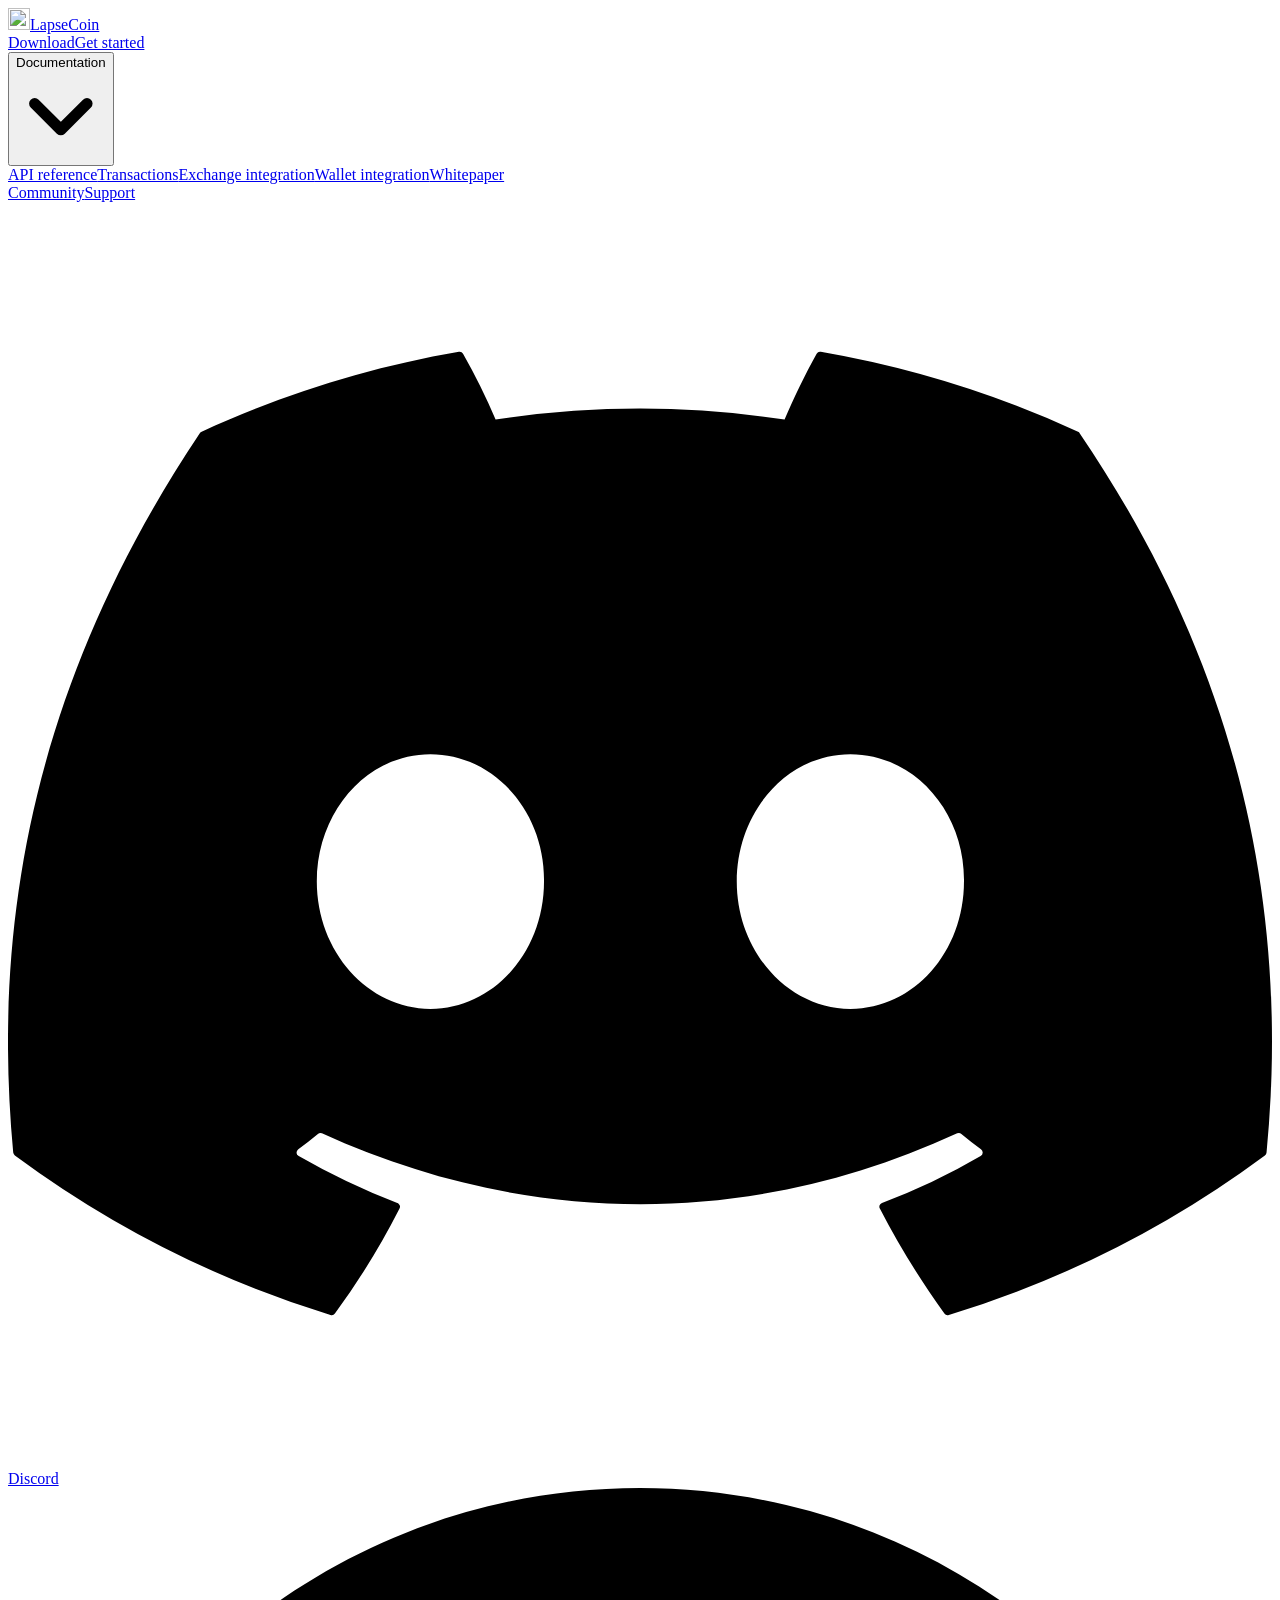
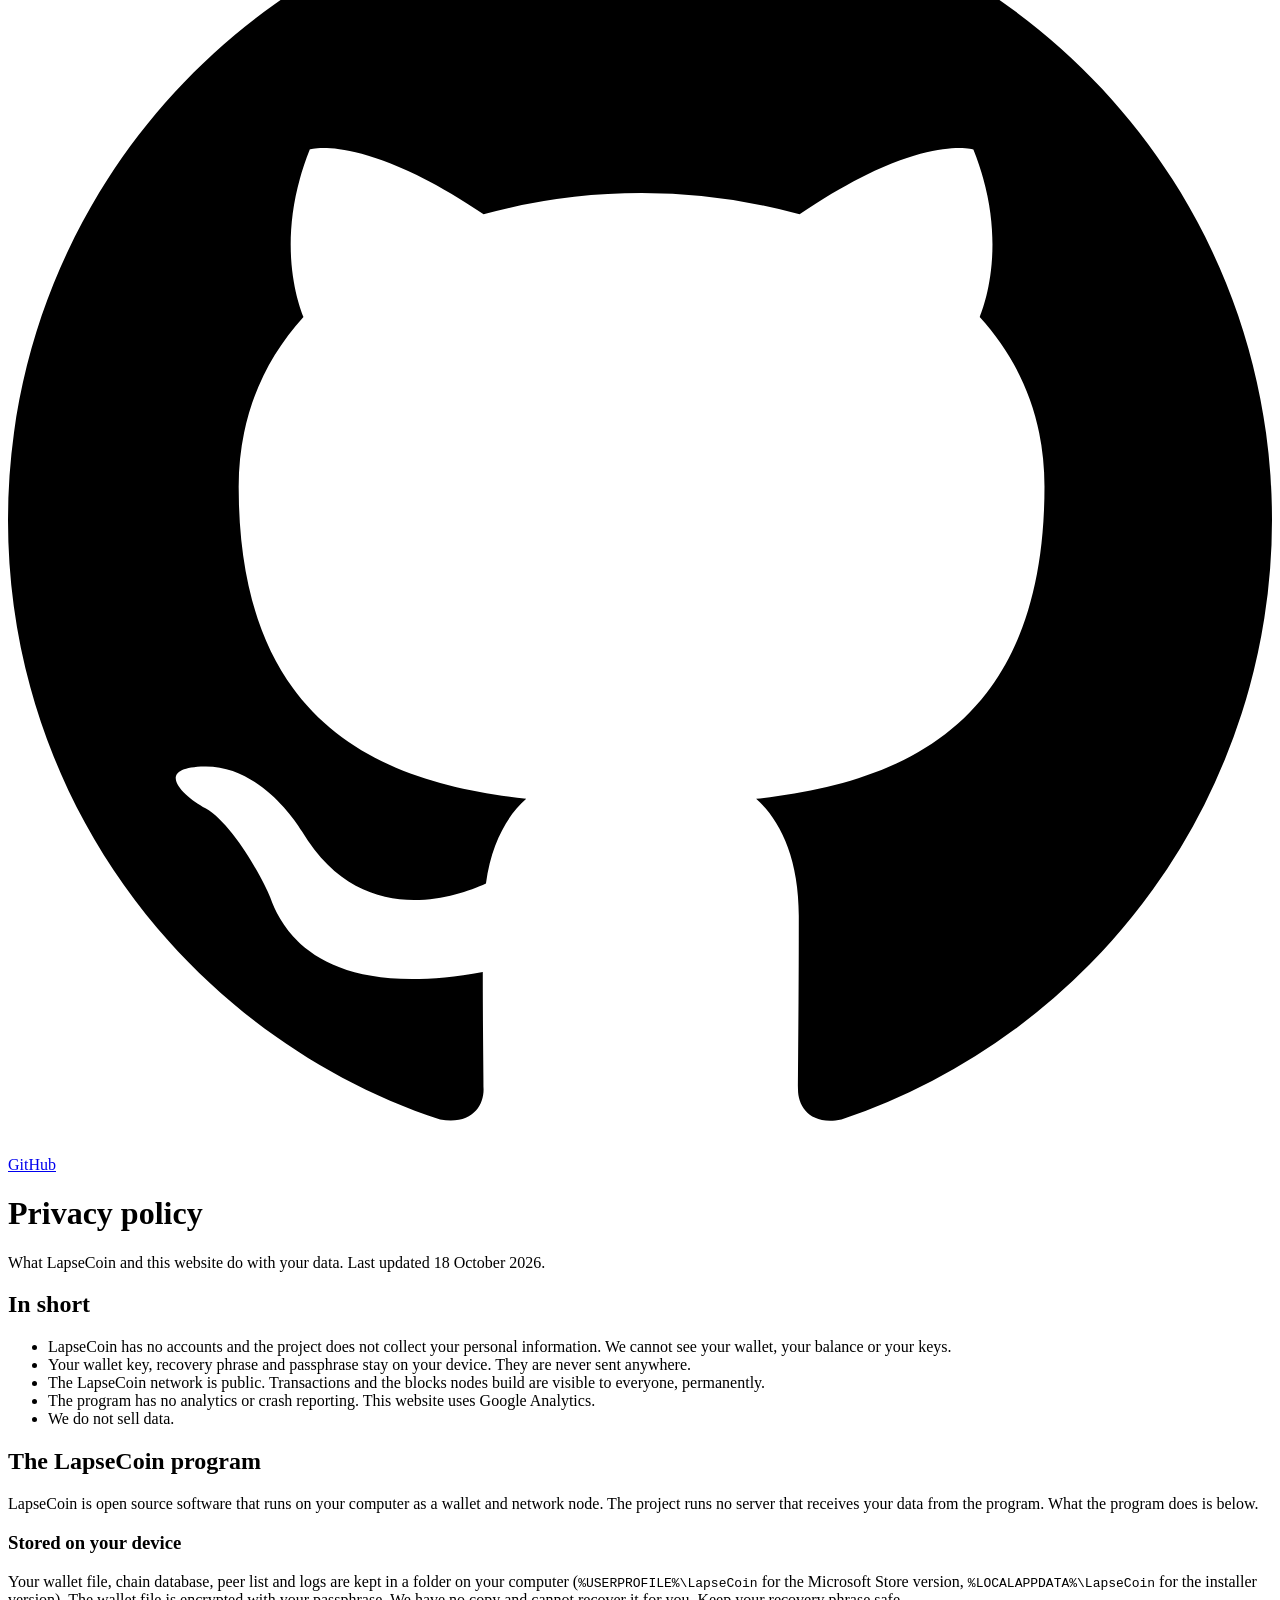
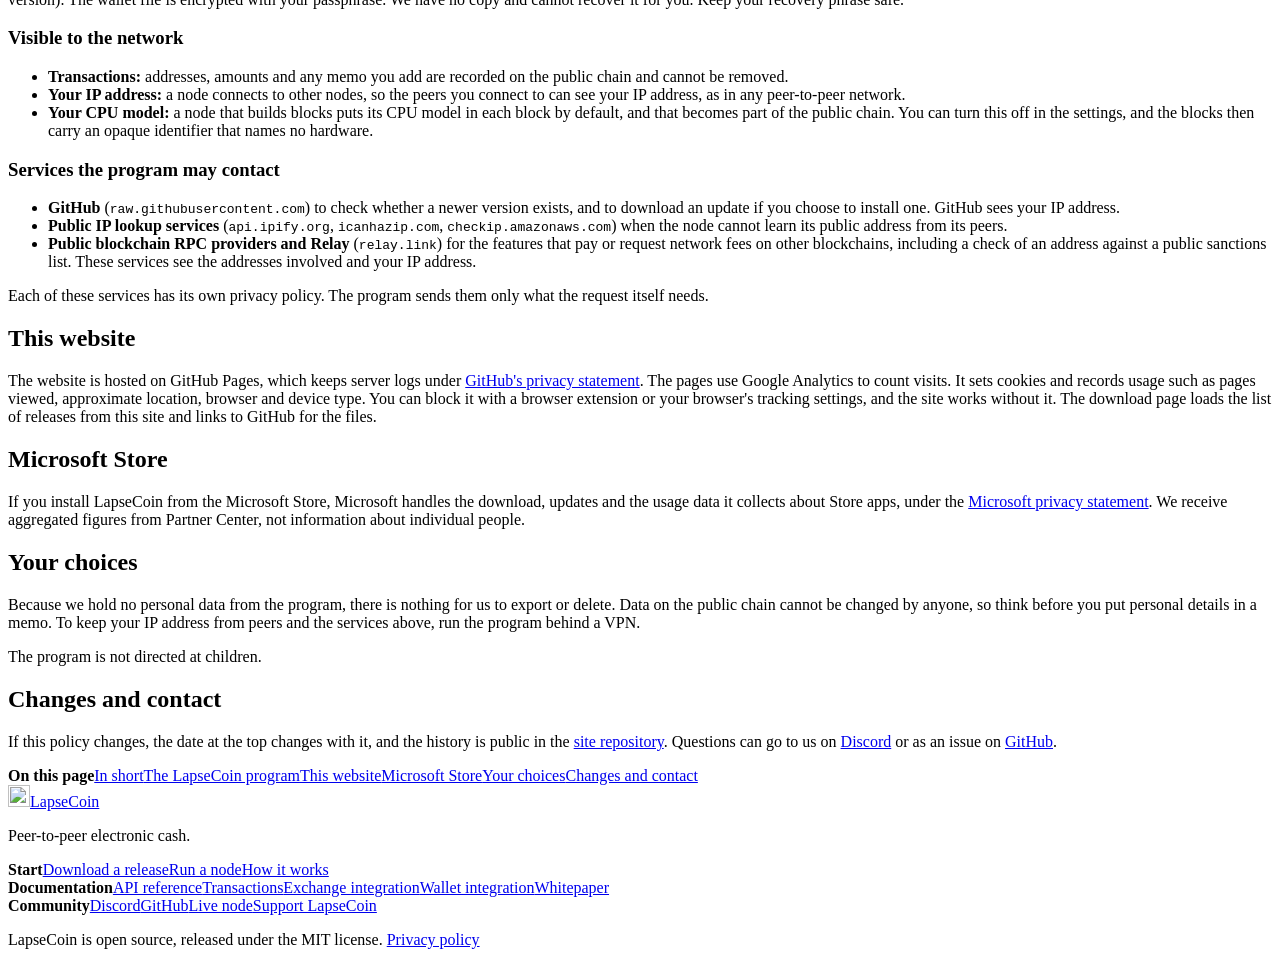
==== privacy.html @ 4b8ae793 "Add a privacy policy page Linked from the footer of every page, with its own share card. The pages a" ====
<!doctype html>
<!-- Generated by src/build.py from src/pages/privacy.html. Edit those, not this file. -->
<html lang="en">
<head>
<meta charset="utf-8">
<meta name="viewport" content="width=device-width, initial-scale=1">
<title>Privacy policy | LapseCoin</title>
<meta name="description" content="What LapseCoin and this website do with your data: no accounts, keys stay on your device, what the public network shows, and which outside services are contacted.">
<link rel="icon" type="image/svg+xml" href="lapsecoin.svg">
<link rel="canonical" href="https://lapsecoin.github.io/privacy.html">
<meta property="og:site_name" content="LapseCoin">
<meta property="og:type" content="website">
<meta property="og:title" content="Privacy policy">
<meta property="og:description" content="What LapseCoin and this website do with your data: no accounts, keys stay on your device, what the public network shows, and which outside services are contacted.">
<meta property="og:url" content="https://lapsecoin.github.io/privacy.html">
<meta property="og:image" content="https://lapsecoin.github.io/logo-512.png">
<meta property="og:image:width" content="512">
<meta property="og:image:height" content="512">
<meta name="twitter:card" content="summary">
<meta name="theme-color" content="#f4f1ea">
<link rel="preload" href="css/fonts/Geist-Variable.woff2" as="font" type="font/woff2" crossorigin>
<link rel="stylesheet" href="css/site.css">
<!-- Google tag (gtag.js) -->
<script async src="https://www.googletagmanager.com/gtag/js?id=G-2XWCJKT8GJ"></script>
<script>
  window.dataLayer = window.dataLayer || [];
  function gtag(){dataLayer.push(arguments);}
  gtag('js', new Date());

  gtag('config', 'G-2XWCJKT8GJ');
</script>
</head>
<body>
<header class="bar"><div class="bar-in">
<a class="brand" href="index.html"><img src="lapsecoin.svg" alt="" width="22" height="22">LapseCoin</a>
<nav class="nav" aria-label="Site"><a href="downloads.html">Download</a><a href="index.html#start">Get started</a><div class="menu"><button class="menu-btn" type="button" aria-expanded="false" aria-controls="menu-docs">Documentation<svg class="chev" viewBox="0 0 12 12" aria-hidden="true"><path d="M2.5 4.5 6 8l3.5-3.5" fill="none" stroke="currentColor" stroke-width="1.5" stroke-linecap="round" stroke-linejoin="round"/></svg></button><div class="menu-list" id="menu-docs"><a href="api.html">API reference</a><a href="tx.html">Transactions</a><a href="exchange.html">Exchange integration</a><a href="wallets.html">Wallet integration</a><a href="https://lapsecoin.github.io/core/whitepaper.html">Whitepaper</a></div></div><a href="index.html#community">Community</a><a href="index.html#support">Support</a></nav>
<div class="ext"><a href="https://discord.gg/FP2d8JmK6r"><svg viewBox="0 0 16 16" aria-hidden="true"><path d="M13.545 2.907a13.2 13.2 0 0 0-3.257-1.011.05.05 0 0 0-.052.025c-.141.25-.297.577-.406.833a12.2 12.2 0 0 0-3.658 0 8 8 0 0 0-.412-.833.05.05 0 0 0-.052-.025c-1.125.194-2.22.534-3.257 1.011a.04.04 0 0 0-.021.018C.356 6.024-.213 9.047.066 12.032q.003.022.021.037a13.3 13.3 0 0 0 3.995 2.02.05.05 0 0 0 .056-.019q.463-.63.818-1.329a.05.05 0 0 0-.01-.059.05.05 0 0 0-.018-.011 8.9 8.9 0 0 1-1.248-.595.05.05 0 0 1-.02-.066.05.05 0 0 1 .015-.019q.127-.095.248-.195a.05.05 0 0 1 .051-.007c2.619 1.196 5.454 1.196 8.041 0a.05.05 0 0 1 .053.007q.121.1.248.195a.05.05 0 0 1-.004.085 8 8 0 0 1-1.249.594.05.05 0 0 0-.03.03.05.05 0 0 0 .003.041c.24.465.515.909.817 1.329a.05.05 0 0 0 .056.019 13.2 13.2 0 0 0 4.001-2.02.05.05 0 0 0 .021-.037c.334-3.451-.559-6.449-2.366-9.106a.03.03 0 0 0-.02-.019m-8.198 7.307c-.789 0-1.438-.724-1.438-1.612s.637-1.613 1.438-1.613c.807 0 1.45.73 1.438 1.613 0 .888-.637 1.612-1.438 1.612m5.316 0c-.788 0-1.438-.724-1.438-1.612s.637-1.613 1.438-1.613c.807 0 1.451.73 1.438 1.613 0 .888-.631 1.612-1.438 1.612"/></svg><span>Discord</span></a><a href="https://github.com/Lapsecoin/core"><svg viewBox="0 0 16 16" aria-hidden="true"><path d="M8 0C3.58 0 0 3.58 0 8c0 3.54 2.29 6.53 5.47 7.59.4.07.55-.17.55-.38 0-.19-.01-.82-.01-1.49-2.01.37-2.53-.49-2.69-.94-.09-.23-.48-.94-.82-1.13-.28-.15-.68-.52-.01-.53.63-.01 1.08.58 1.23.82.72 1.21 1.87.87 2.33.66.07-.52.28-.87.51-1.07-1.78-.2-3.64-.89-3.64-3.95 0-.87.31-1.59.82-2.15-.08-.2-.36-1.02.08-2.12 0 0 .67-.21 2.2.82a7.6 7.6 0 0 1 4 0c1.53-1.04 2.2-.82 2.2-.82.44 1.1.16 1.92.08 2.12.51.56.82 1.27.82 2.15 0 3.07-1.87 3.75-3.65 3.95.29.25.54.73.54 1.48 0 1.07-.01 1.93-.01 2.2 0 .21.15.46.55.38A8.01 8.01 0 0 0 16 8c0-4.42-3.58-8-8-8z"/></svg><span>GitHub</span></a></div>
</div></header>
<main><div class="wrap">
<div class="page-head"><h1>Privacy policy</h1><p>What LapseCoin and this website do with your data. Last updated 18 October 2026.</p></div>
<div class="doc"><div class="prose">
<section id="summary">
<h2>In short</h2>
<ul>
<li>LapseCoin has no accounts and the project does not collect your personal information. We cannot see your wallet, your balance or your keys.</li>
<li>Your wallet key, recovery phrase and passphrase stay on your device. They are never sent anywhere.</li>
<li>The LapseCoin network is public. Transactions and the blocks nodes build are visible to everyone, permanently.</li>
<li>The program has no analytics or crash reporting. This website uses Google Analytics.</li>
<li>We do not sell data.</li>
</ul>
</section>
<section id="app">
<h2>The LapseCoin program</h2>
<p>LapseCoin is open source software that runs on your computer as a wallet and network node. The project runs no server that receives your data from the program. What the program does is below.</p>
<h3>Stored on your device</h3>
<p>Your wallet file, chain database, peer list and logs are kept in a folder on your computer (<code>%USERPROFILE%\LapseCoin</code> for the Microsoft Store version, <code>%LOCALAPPDATA%\LapseCoin</code> for the installer version). The wallet file is encrypted with your passphrase. We have no copy and cannot recover it for you. Keep your recovery phrase safe.</p>
<h3>Visible to the network</h3>
<ul>
<li><strong>Transactions:</strong> addresses, amounts and any memo you add are recorded on the public chain and cannot be removed.</li>
<li><strong>Your IP address:</strong> a node connects to other nodes, so the peers you connect to can see your IP address, as in any peer-to-peer network.</li>
<li><strong>Your CPU model:</strong> a node that builds blocks puts its CPU model in each block by default, and that becomes part of the public chain. You can turn this off in the settings, and the blocks then carry an opaque identifier that names no hardware.</li>
</ul>
<h3>Services the program may contact</h3>
<ul>
<li><strong>GitHub</strong> (<code>raw.githubusercontent.com</code>) to check whether a newer version exists, and to download an update if you choose to install one. GitHub sees your IP address.</li>
<li><strong>Public IP lookup services</strong> (<code>api.ipify.org</code>, <code>icanhazip.com</code>, <code>checkip.amazonaws.com</code>) when the node cannot learn its public address from its peers.</li>
<li><strong>Public blockchain RPC providers and Relay</strong> (<code>relay.link</code>) for the features that pay or request network fees on other blockchains, including a check of an address against a public sanctions list. These services see the addresses involved and your IP address.</li>
</ul>
<p>Each of these services has its own privacy policy. The program sends them only what the request itself needs.</p>
</section>
<section id="website">
<h2>This website</h2>
<p>The website is hosted on GitHub Pages, which keeps server logs under <a href="https://docs.github.com/en/site-policy/privacy-policies/github-general-privacy-statement">GitHub's privacy statement</a>. The pages use Google Analytics to count visits. It sets cookies and records usage such as pages viewed, approximate location, browser and device type. You can block it with a browser extension or your browser's tracking settings, and the site works without it. The download page loads the list of releases from this site and links to GitHub for the files.</p>
</section>
<section id="store">
<h2>Microsoft Store</h2>
<p>If you install LapseCoin from the Microsoft Store, Microsoft handles the download, updates and the usage data it collects about Store apps, under the <a href="https://www.microsoft.com/privacy/privacystatement">Microsoft privacy statement</a>. We receive aggregated figures from Partner Center, not information about individual people.</p>
</section>
<section id="rights">
<h2>Your choices</h2>
<p>Because we hold no personal data from the program, there is nothing for us to export or delete. Data on the public chain cannot be changed by anyone, so think before you put personal details in a memo. To keep your IP address from peers and the services above, run the program behind a VPN.</p>
<p>The program is not directed at children.</p>
</section>
<section id="changes">
<h2>Changes and contact</h2>
<p>If this policy changes, the date at the top changes with it, and the history is public in the <a href="https://github.com/Lapsecoin/lapsecoin.github.io">site repository</a>. Questions can go to us on <a href="https://discord.gg/FP2d8JmK6r">Discord</a> or as an issue on <a href="https://github.com/Lapsecoin/core/issues">GitHub</a>.</p>
</section>
</div><aside class="toc" aria-label="On this page"><b>On this page</b><a href="#summary">In short</a><a href="#app">The LapseCoin program</a><a href="#website">This website</a><a href="#store">Microsoft Store</a><a href="#rights">Your choices</a><a href="#changes">Changes and contact</a></aside>
</div>
</div></main>
<footer><div class="wrap">
<div class="foot">
<div class="foot-brand"><a class="brand" href="index.html"><img src="lapsecoin.svg" alt="" width="22" height="22">LapseCoin</a><p>Peer-to-peer electronic cash.</p></div>
<div class="foot-col"><b>Start</b><a href="downloads.html">Download a release</a><a href="index.html#run">Run a node</a><a href="index.html#how">How it works</a></div>
<div class="foot-col"><b>Documentation</b><a href="api.html">API reference</a><a href="tx.html">Transactions</a><a href="exchange.html">Exchange integration</a><a href="wallets.html">Wallet integration</a><a href="https://lapsecoin.github.io/core/whitepaper.html">Whitepaper</a></div>
<div class="foot-col"><b>Community</b><a href="https://discord.gg/FP2d8JmK6r">Discord</a><a href="https://github.com/Lapsecoin/core">GitHub</a><a href="https://lapsenode.vicnas.me/">Live node</a><a href="index.html#support">Support LapseCoin</a></div>
</div>
<p class="legal">LapseCoin is open source, released under the MIT license. <a href="privacy.html">Privacy policy</a></p>
</div></footer>
<script src="js/site.js" defer></script>
</body>
</html>
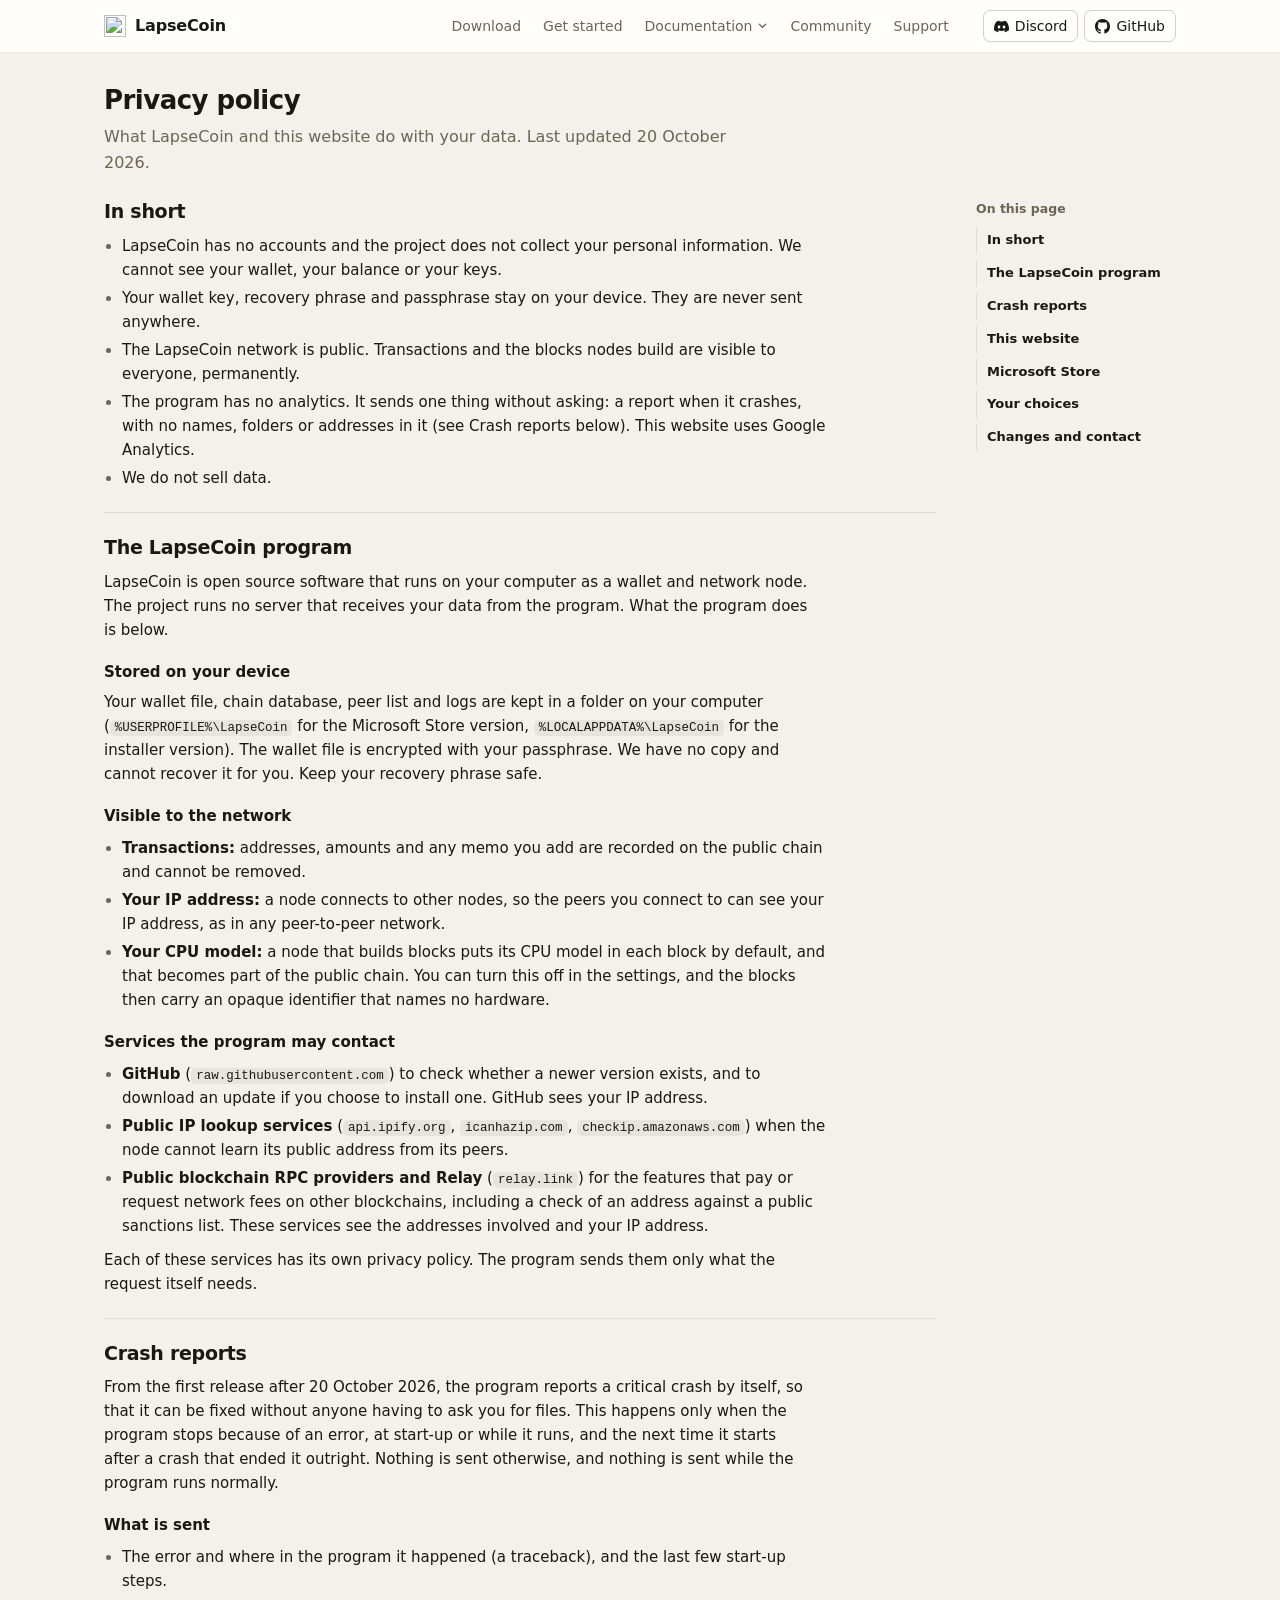
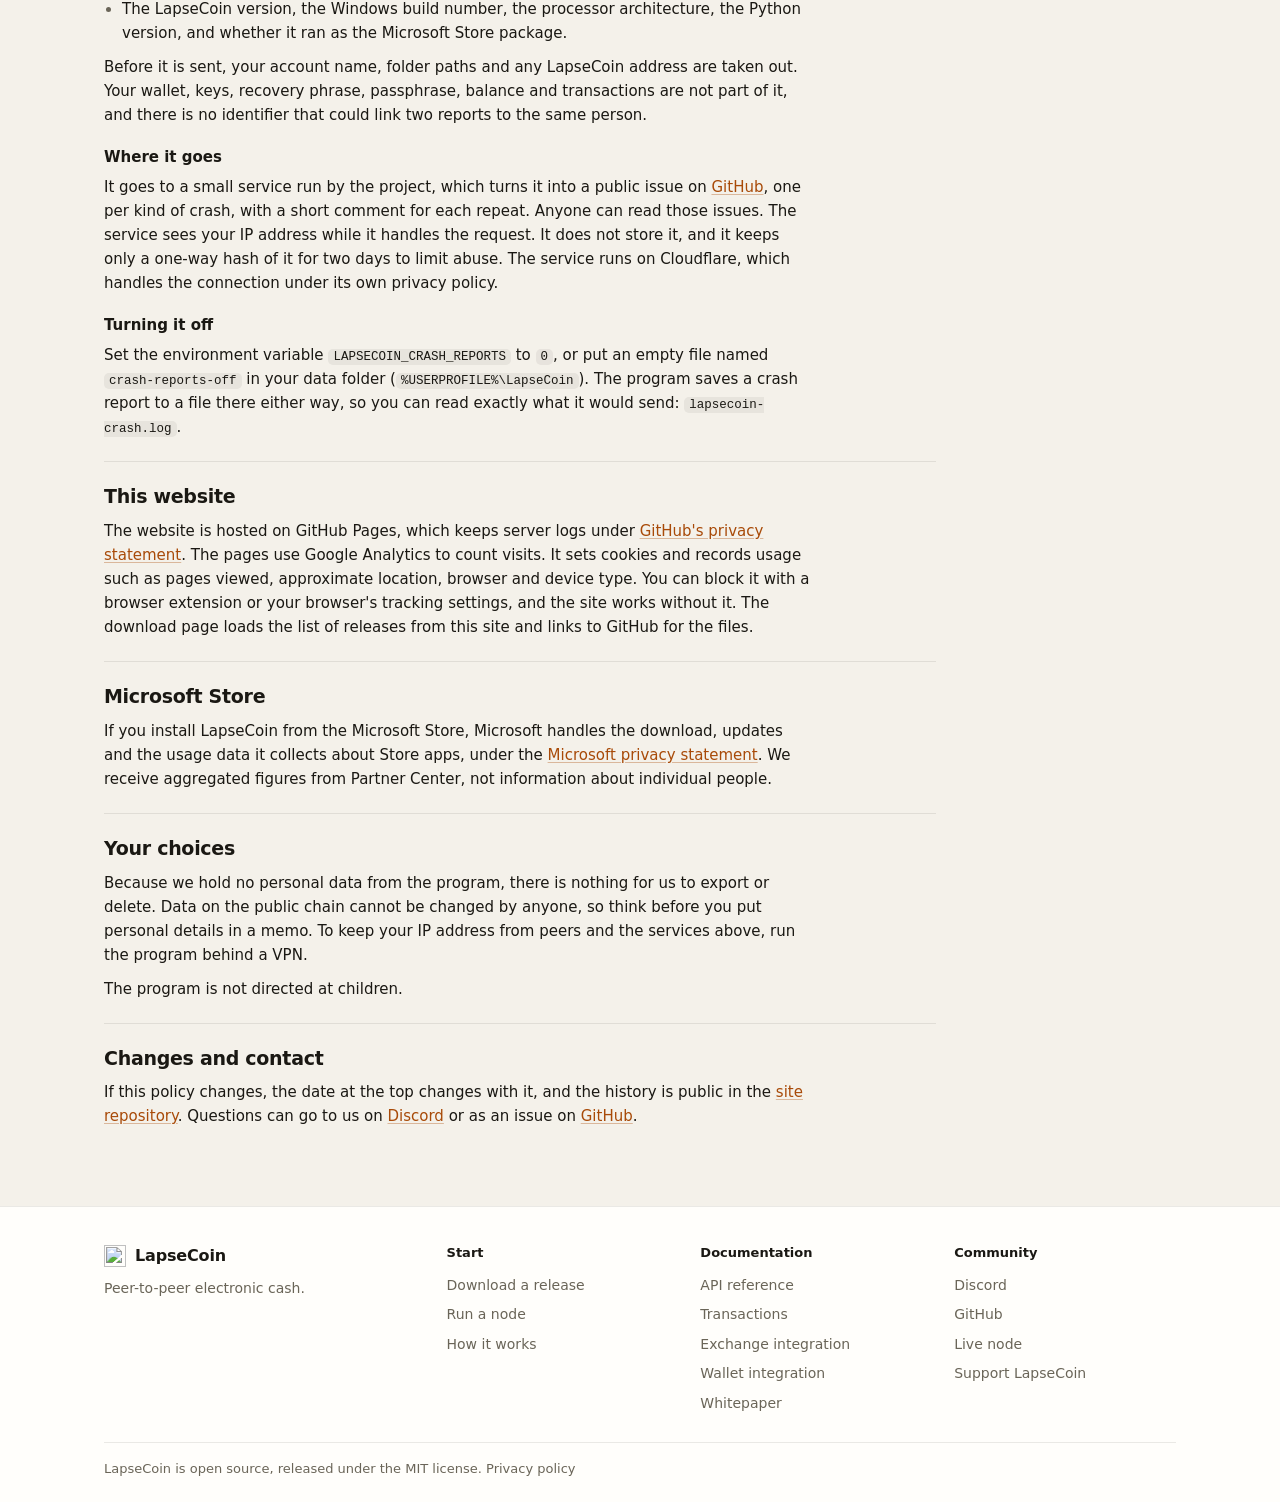
==== commit 0f2fd0f8: "Privacy policy: the program now sends crash reports From the first release after 20 October 2026 a c" ====
--- a/privacy.html
+++ b/privacy.html
@@ -37,7 +37,7 @@
 <div class="ext"><a href="https://discord.gg/FP2d8JmK6r"><svg viewBox="0 0 16 16" aria-hidden="true"><path d="M13.545 2.907a13.2 13.2 0 0 0-3.257-1.011.05.05 0 0 0-.052.025c-.141.25-.297.577-.406.833a12.2 12.2 0 0 0-3.658 0 8 8 0 0 0-.412-.833.05.05 0 0 0-.052-.025c-1.125.194-2.22.534-3.257 1.011a.04.04 0 0 0-.021.018C.356 6.024-.213 9.047.066 12.032q.003.022.021.037a13.3 13.3 0 0 0 3.995 2.02.05.05 0 0 0 .056-.019q.463-.63.818-1.329a.05.05 0 0 0-.01-.059.05.05 0 0 0-.018-.011 8.9 8.9 0 0 1-1.248-.595.05.05 0 0 1-.02-.066.05.05 0 0 1 .015-.019q.127-.095.248-.195a.05.05 0 0 1 .051-.007c2.619 1.196 5.454 1.196 8.041 0a.05.05 0 0 1 .053.007q.121.1.248.195a.05.05 0 0 1-.004.085 8 8 0 0 1-1.249.594.05.05 0 0 0-.03.03.05.05 0 0 0 .003.041c.24.465.515.909.817 1.329a.05.05 0 0 0 .056.019 13.2 13.2 0 0 0 4.001-2.02.05.05 0 0 0 .021-.037c.334-3.451-.559-6.449-2.366-9.106a.03.03 0 0 0-.02-.019m-8.198 7.307c-.789 0-1.438-.724-1.438-1.612s.637-1.613 1.438-1.613c.807 0 1.45.73 1.438 1.613 0 .888-.637 1.612-1.438 1.612m5.316 0c-.788 0-1.438-.724-1.438-1.612s.637-1.613 1.438-1.613c.807 0 1.451.73 1.438 1.613 0 .888-.631 1.612-1.438 1.612"/></svg><span>Discord</span></a><a href="https://github.com/Lapsecoin/core"><svg viewBox="0 0 16 16" aria-hidden="true"><path d="M8 0C3.58 0 0 3.58 0 8c0 3.54 2.29 6.53 5.47 7.59.4.07.55-.17.55-.38 0-.19-.01-.82-.01-1.49-2.01.37-2.53-.49-2.69-.94-.09-.23-.48-.94-.82-1.13-.28-.15-.68-.52-.01-.53.63-.01 1.08.58 1.23.82.72 1.21 1.87.87 2.33.66.07-.52.28-.87.51-1.07-1.78-.2-3.64-.89-3.64-3.95 0-.87.31-1.59.82-2.15-.08-.2-.36-1.02.08-2.12 0 0 .67-.21 2.2.82a7.6 7.6 0 0 1 4 0c1.53-1.04 2.2-.82 2.2-.82.44 1.1.16 1.92.08 2.12.51.56.82 1.27.82 2.15 0 3.07-1.87 3.75-3.65 3.95.29.25.54.73.54 1.48 0 1.07-.01 1.93-.01 2.2 0 .21.15.46.55.38A8.01 8.01 0 0 0 16 8c0-4.42-3.58-8-8-8z"/></svg><span>GitHub</span></a></div>
 </div></header>
 <main><div class="wrap">
-<div class="page-head"><h1>Privacy policy</h1><p>What LapseCoin and this website do with your data. Last updated 18 October 2026.</p></div>
+<div class="page-head"><h1>Privacy policy</h1><p>What LapseCoin and this website do with your data. Last updated 20 October 2026.</p></div>
 <div class="doc"><div class="prose">
 <section id="summary">
 <h2>In short</h2>
@@ -45,7 +45,7 @@
 <li>LapseCoin has no accounts and the project does not collect your personal information. We cannot see your wallet, your balance or your keys.</li>
 <li>Your wallet key, recovery phrase and passphrase stay on your device. They are never sent anywhere.</li>
 <li>The LapseCoin network is public. Transactions and the blocks nodes build are visible to everyone, permanently.</li>
-<li>The program has no analytics or crash reporting. This website uses Google Analytics.</li>
+<li>The program has no analytics. It sends one thing without asking: a report when it crashes, with no names, folders or addresses in it (see Crash reports below). This website uses Google Analytics.</li>
 <li>We do not sell data.</li>
 </ul>
 </section>
@@ -68,6 +68,20 @@
 </ul>
 <p>Each of these services has its own privacy policy. The program sends them only what the request itself needs.</p>
 </section>
+<section id="crashes">
+<h2>Crash reports</h2>
+<p>From the first release after 20 October 2026, the program reports a critical crash by itself, so that it can be fixed without anyone having to ask you for files. This happens only when the program stops because of an error, at start-up or while it runs, and the next time it starts after a crash that ended it outright. Nothing is sent otherwise, and nothing is sent while the program runs normally.</p>
+<h3>What is sent</h3>
+<ul>
+<li>The error and where in the program it happened (a traceback), and the last few start-up steps.</li>
+<li>The LapseCoin version, the Windows build number, the processor architecture, the Python version, and whether it ran as the Microsoft Store package.</li>
+</ul>
+<p>Before it is sent, your account name, folder paths and any LapseCoin address are taken out. Your wallet, keys, recovery phrase, passphrase, balance and transactions are not part of it, and there is no identifier that could link two reports to the same person.</p>
+<h3>Where it goes</h3>
+<p>It goes to a small service run by the project, which turns it into a public issue on <a href="https://github.com/Lapsecoin/core/issues">GitHub</a>, one per kind of crash, with a short comment for each repeat. Anyone can read those issues. The service sees your IP address while it handles the request. It does not store it, and it keeps only a one-way hash of it for two days to limit abuse. The service runs on Cloudflare, which handles the connection under its own privacy policy.</p>
+<h3>Turning it off</h3>
+<p>Set the environment variable <code>LAPSECOIN_CRASH_REPORTS</code> to <code>0</code>, or put an empty file named <code>crash-reports-off</code> in your data folder (<code>%USERPROFILE%\LapseCoin</code>). The program saves a crash report to a file there either way, so you can read exactly what it would send: <code>lapsecoin-crash.log</code>.</p>
+</section>
 <section id="website">
 <h2>This website</h2>
 <p>The website is hosted on GitHub Pages, which keeps server logs under <a href="https://docs.github.com/en/site-policy/privacy-policies/github-general-privacy-statement">GitHub's privacy statement</a>. The pages use Google Analytics to count visits. It sets cookies and records usage such as pages viewed, approximate location, browser and device type. You can block it with a browser extension or your browser's tracking settings, and the site works without it. The download page loads the list of releases from this site and links to GitHub for the files.</p>
@@ -85,7 +99,7 @@
 <h2>Changes and contact</h2>
 <p>If this policy changes, the date at the top changes with it, and the history is public in the <a href="https://github.com/Lapsecoin/lapsecoin.github.io">site repository</a>. Questions can go to us on <a href="https://discord.gg/FP2d8JmK6r">Discord</a> or as an issue on <a href="https://github.com/Lapsecoin/core/issues">GitHub</a>.</p>
 </section>
-</div><aside class="toc" aria-label="On this page"><b>On this page</b><a href="#summary">In short</a><a href="#app">The LapseCoin program</a><a href="#website">This website</a><a href="#store">Microsoft Store</a><a href="#rights">Your choices</a><a href="#changes">Changes and contact</a></aside>
+</div><aside class="toc" aria-label="On this page"><b>On this page</b><a href="#summary">In short</a><a href="#app">The LapseCoin program</a><a href="#crashes">Crash reports</a><a href="#website">This website</a><a href="#store">Microsoft Store</a><a href="#rights">Your choices</a><a href="#changes">Changes and contact</a></aside>
 </div>
 </div></main>
 <footer><div class="wrap">
--- a/css/site.css
+++ b/css/site.css
@@ -0,0 +1,279 @@
+/* LapseCoin site. Same visual language as the node UI (lapsecoin/core templates_html/css/base.css):
+ *  - Geist Sans for text, Geist Mono for code, hashes and paths. Tabular figures on numbers.
+ *  - Near-white surfaces on a warm tinted page, 10px radius, a 1px low-contrast border.
+ *  - One accent (links, focus, the active nav item). Greys are the ink at an opacity.
+ *  - No gradients, glow, glass, emoji or left-edge stripes. Light only, on purpose.
+ *  - Use the width: content plus a sticky "On this page" column from 1000px up,
+ *    one column below. Tables scroll inside their own box on phones.
+ *  - Structure follows bitcoin.org (a hero with the actions, entry points by what
+ *    the visitor wants to do, a support block, a footer with link columns), kept
+ *    unequal on purpose: one large panel beside smaller link lists, never a row
+ *    of identical icon cards.
+ */
+@font-face { font-family: "Geist"; font-weight: 100 900; font-style: normal; font-display: swap; src: url("fonts/Geist-Variable.woff2") format("woff2"); }
+@font-face { font-family: "Geist Mono"; font-weight: 100 900; font-style: normal; font-display: swap; src: url("fonts/geist-mono.woff2") format("woff2"); }
+:root {
+  --paper: #f4f1ea;
+  --surface: #fffefb;
+  --panel: #f7f5ef;
+  --ink: #1a1813;
+  --ink-rgb: 26 24 19;
+  --ink-dim: #6a6558;
+  --rule: rgb(var(--ink-rgb) / .09);
+  --line-strong: rgb(var(--ink-rgb) / .2);
+  --hover: rgb(var(--ink-rgb) / .04);
+  --accent: #c2570c;
+  --link: #a84a08;
+  --gain: #1d7a3e;
+  --loss: #b42318;
+  --radius: 10px;
+  --radius-sm: 8px;
+  --shadow: 0 1px 2px rgb(var(--ink-rgb) / .05);
+  --sans: "Geist", system-ui, -apple-system, "Segoe UI", Roboto, "Helvetica Neue", Arial, sans-serif;
+  --mono: "Geist Mono", ui-monospace, SFMono-Regular, Menlo, Consolas, "Liberation Mono", monospace;
+  --container: 1120px;
+}
+* { box-sizing: border-box; }
+html { color-scheme: light; scroll-padding-top: 72px; -webkit-text-size-adjust: 100%; }
+body {
+  margin: 0; background: var(--paper); color: var(--ink);
+  font: 15px/1.6 var(--sans); font-feature-settings: "tnum" 1, "cv11" 1;
+  min-height: 100vh; display: flex; flex-direction: column;
+}
+h1, h2, h3, h4, p, ul, ol, dl, dd, figure { margin: 0; }
+a { color: var(--link); text-decoration-color: rgb(168 74 8 / .35); text-underline-offset: 2px; }
+a:hover { text-decoration-color: currentColor; }
+:focus-visible { outline: 2px solid rgb(194 87 12 / .55); outline-offset: 2px; border-radius: 4px; }
+::selection { background: rgb(194 87 12 / .18); }
+
+/* top bar */
+.bar { position: sticky; top: 0; z-index: 50; background: rgb(255 254 251 / .98); backdrop-filter: blur(6px); border-bottom: 1px solid var(--rule); }
+.bar-in { max-width: var(--container); margin: 0 auto; padding: 0 24px; height: 52px; display: flex; align-items: center; gap: 24px; }
+.brand { display: flex; align-items: center; gap: 9px; color: var(--ink); text-decoration: none; font-weight: 650; letter-spacing: -.01em; font-size: 16px; }
+.brand img { width: 22px; height: 22px; display: block; }
+.nav { display: flex; gap: 2px; margin-left: auto; align-items: center; }
+.nav a { color: var(--ink-dim); text-decoration: none; padding: 6px 10px; border-radius: 7px; font-size: 14px; transition: background .12s, color .12s; }
+.nav a:hover { background: var(--hover); color: var(--ink); }
+.nav a[aria-current="page"] { color: var(--ink); background: rgb(var(--ink-rgb) / .06); font-weight: 550; }
+.ext { display: flex; gap: 6px; }
+.ext a { display: inline-flex; align-items: center; gap: 6px; height: 32px; padding: 0 10px; border: 1px solid var(--line-strong); border-radius: 7px; color: var(--ink); text-decoration: none; font-size: 14px; font-weight: 500; transition: background .12s; }
+.ext a:hover { background: var(--hover); }
+.ext svg { width: 15px; height: 15px; fill: currentColor; }
+
+/* grouped navigation: a disclosure that works on hover, click and keyboard */
+.menu { position: relative; }
+.menu-btn { all: unset; box-sizing: border-box; cursor: pointer; display: inline-flex; align-items: center; gap: 5px; color: var(--ink-dim); padding: 6px 10px; border-radius: 7px; font-size: 14px; transition: background .12s, color .12s; }
+.menu-btn:hover, .menu.open .menu-btn { background: var(--hover); color: var(--ink); }
+.menu-btn.on { color: var(--ink); background: rgb(var(--ink-rgb) / .06); font-weight: 550; }
+.menu-btn:focus-visible { outline: 2px solid rgb(194 87 12 / .55); outline-offset: 2px; }
+.chev { width: 11px; height: 11px; transition: transform .12s; }
+.menu.open .chev { transform: rotate(180deg); }
+.menu-list { display: none; position: absolute; top: calc(100% + 6px); left: 0; min-width: 220px; padding: 6px; background: var(--surface); border: 1px solid var(--rule); border-radius: var(--radius); box-shadow: 0 8px 28px rgb(var(--ink-rgb) / .12); z-index: 60; }
+.menu-list a { display: block; padding: 8px 10px; border-radius: 7px; white-space: nowrap; }
+.menu-list::before { content: ""; position: absolute; left: 0; right: 0; top: -8px; height: 8px; }
+.menu.open .menu-list { display: block; }
+@media (hover: hover) { .menu:hover .menu-list { display: block; } .menu:hover .chev { transform: rotate(180deg); } }
+
+/* page frame */
+.wrap { max-width: var(--container); margin: 0 auto; padding: 0 24px; width: 100%; }
+main { flex: 1; padding: 32px 0 56px; }
+.page-head { margin-bottom: 24px; max-width: 70ch; }
+h1 { font-size: 26px; line-height: 1.2; font-weight: 650; letter-spacing: -.02em; text-wrap: balance; }
+.nb { white-space: nowrap; }
+.page-head p { color: var(--ink-dim); margin-top: 8px; font-size: 16px; }
+.doc { display: grid; grid-template-columns: minmax(0, 1fr) 200px; gap: 40px; align-items: start; }
+.toc { position: sticky; top: 76px; font-size: 13px; max-height: calc(100vh - 96px); overflow: auto; }
+.toc b { display: block; font-weight: 550; color: var(--ink-dim); margin-bottom: 8px; font-size: 12.5px; }
+.toc a { display: block; color: var(--ink-dim); text-decoration: none; padding: 3px 0 3px 10px; border-left: 1px solid var(--rule); }
+.toc a:hover { color: var(--ink); border-left-color: var(--line-strong); }
+.toc a.on { color: var(--ink); border-left-color: var(--accent); font-weight: 550; }
+.toc a.sub { padding-left: 22px; font-family: var(--mono); font-size: 12px; }
+.toc a:not(.sub) { margin-top: 6px; color: var(--ink); font-weight: 550; }
+.toc a:not(.sub):first-of-type { margin-top: 0; }
+
+/* content */
+.prose > section { padding: 22px 0; border-top: 1px solid var(--rule); }
+.prose > section:first-child { border-top: 0; padding-top: 0; }
+h2 { font-size: 19px; line-height: 1.3; font-weight: 650; letter-spacing: -.015em; margin-bottom: 10px; }
+h3 { font-size: 15px; font-weight: 650; margin: 18px 0 6px; }
+.prose p, .prose li { max-width: 74ch; }
+p + p, p + ul, p + ol, p + pre, p + .tbl, pre + p, ul + p, ol + p, .tbl + p, ul + pre, .tbl + pre { margin-top: 10px; }
+ul, ol { padding-left: 1.2em; margin-top: 8px; }
+li + li { margin-top: 4px; }
+li::marker { color: var(--ink-dim); }
+code { font: 12.5px/1.4 var(--mono); background: rgb(var(--ink-rgb) / .06); padding: 1px 5px; border-radius: 5px; overflow-wrap: break-word; }
+pre { margin: 10px 0 0; padding: 12px 14px; background: #1f1c16; color: #f1ede2; border-radius: var(--radius-sm); overflow-x: auto; font: 12.5px/1.55 var(--mono); tab-size: 4; }
+pre code { background: none; padding: 0; color: inherit; font: inherit; overflow-wrap: normal; }
+.tbl { overflow-x: auto; border: 1px solid var(--rule); border-radius: var(--radius-sm); background: var(--surface); margin-top: 10px; }
+table { width: 100%; border-collapse: collapse; font-size: 13.5px; }
+th { text-align: left; font-weight: 550; color: var(--ink-dim); font-size: 12.5px; background: var(--panel); }
+th, td { padding: 8px 12px; vertical-align: top; border-bottom: 1px solid var(--rule); }
+tr:last-child td { border-bottom: 0; }
+tbody tr:hover td { background: var(--hover); }
+td:first-child { white-space: nowrap; }
+td:first-child code { background: none; padding: 0; font-weight: 500; }
+td code { font-size: 12px; }
+td:first-child { font-family: var(--mono); font-size: 12.5px; }
+.tbl.wide td:first-child, .tbl.text td:first-child { font-family: var(--sans); font-size: 13.5px; white-space: normal; }
+
+/* api endpoints */
+.endpoint { padding: 16px 0; border-top: 1px solid var(--rule); scroll-margin-top: 72px; }
+.endpoint:first-of-type { border-top: 0; padding-top: 4px; }
+.endpoint-title { display: flex; align-items: baseline; gap: 10px; flex-wrap: wrap; margin-bottom: 6px; }
+.endpoint-method { font: 600 11px/1 var(--mono); letter-spacing: .04em; padding: 4px 6px; border-radius: 5px; background: rgb(29 122 62 / .12); color: var(--gain); }
+.endpoint-method.post { background: rgb(194 87 12 / .13); color: var(--link); }
+.endpoint-path { font: 600 14px var(--mono); overflow-wrap: anywhere; }
+.endpoint-desc { max-width: 74ch; }
+
+/* home */
+.hero { display: grid; grid-template-columns: minmax(0, 3fr) minmax(280px, 2fr); gap: 48px; align-items: center; padding: 16px 0 28px; }
+.hero h1 { font-size: 52px; line-height: 1.04; letter-spacing: -.035em; font-weight: 650; }
+.hero .lead { color: var(--ink-dim); font-size: 19px; line-height: 1.5; max-width: 52ch; margin-top: 16px; text-wrap: pretty; }
+.actions { display: flex; gap: 8px; flex-wrap: wrap; }
+.hero .actions { margin-top: 28px; }
+.btn { display: inline-flex; align-items: center; justify-content: center; height: 36px; padding: 0 14px; border-radius: var(--radius-sm); border: 1px solid var(--line-strong); color: var(--ink); text-decoration: none; font: inherit; font-weight: 550; font-size: 14px; background: var(--surface); cursor: pointer; transition: background .12s, border-color .12s; }
+.btn:hover { background: var(--hover); }
+.btn[aria-disabled="true"] { color: var(--ink-dim); background: transparent; border-style: dashed; cursor: default; }
+.btn[aria-disabled="true"]:hover { background: transparent; }
+.btn.lg { height: 44px; padding: 0 20px; font-size: 15px; }
+.btn.primary { background: var(--link); border-color: var(--link); color: #fffefb; }
+.btn.primary:hover { background: #8f3f06; border-color: #8f3f06; }
+.glance { background: var(--surface); border: 1px solid var(--rule); border-radius: var(--radius); box-shadow: var(--shadow); padding: 6px 20px; }
+.glance dl > div { display: grid; grid-template-columns: 96px 1fr; gap: 12px; align-items: baseline; padding: 10px 0; border-top: 1px solid var(--rule); }
+.glance dl > div:first-child { border-top: 0; }
+.glance dt { color: var(--ink-dim); font-size: 13px; }
+.glance dd b { display: block; font-size: 22px; line-height: 1.15; font-weight: 600; letter-spacing: -.02em; }
+.glance dd span { display: block; color: var(--ink-dim); font-size: 12.5px; margin-top: 2px; }
+
+.start { padding: 8px 0 40px; scroll-margin-top: 72px; }
+.start-head { margin-bottom: 18px; }
+.start-head p { color: var(--ink-dim); margin-top: 4px; }
+.start-grid { display: grid; grid-template-columns: minmax(0, 3fr) minmax(0, 2fr); gap: 28px; align-items: start; }
+.panel { background: var(--surface); border: 1px solid var(--rule); border-radius: var(--radius); box-shadow: var(--shadow); padding: 22px 24px 24px; scroll-margin-top: 72px; }
+.panel h3 { font-size: 17px; margin: 0 0 8px; letter-spacing: -.01em; }
+.panel .tbl { background: var(--paper); }
+.paths > div + div { margin-top: 22px; }
+.paths h3 { margin: 0 0 2px; }
+
+.band { padding: 40px 0; border-top: 1px solid var(--rule); scroll-margin-top: 72px; }
+.cols { display: grid; grid-template-columns: 3fr 2fr; gap: 48px; align-items: start; }
+dl.kv { margin-top: 4px; }
+dl.kv > div { display: grid; grid-template-columns: 110px 1fr; gap: 12px; padding: 9px 0; border-top: 1px solid var(--rule); }
+dl.kv > div:first-child { border-top: 0; }
+dl.kv dt { color: var(--ink-dim); font-weight: 500; }
+dl.kv dd { min-width: 0; }
+dl.kv code { overflow-wrap: anywhere; }
+.links { list-style: none; padding: 0; margin-top: 4px; }
+.links li { margin: 0; border-top: 1px solid var(--rule); }
+.links li:first-child { border-top: 0; }
+.links a { display: block; padding: 9px 0; text-decoration: none; color: var(--ink); }
+.links a b { color: var(--link); font-weight: 550; }
+.links a:hover b { text-decoration: underline; }
+.links small { display: block; color: var(--ink-dim); font-size: 13px; line-height: 1.45; margin-top: 1px; }
+.note { margin-top: 12px; color: var(--ink-dim); font-size: 13.5px; }
+
+/* "Help LapseCoin get found": small boxes in the shape of the PeerPush badge */
+.listed { background: var(--surface); border: 1px solid var(--rule); border-radius: var(--radius); box-shadow: var(--shadow); padding: 22px 24px 24px; margin: 0 0 40px; scroll-margin-top: 72px; }
+.listed .sub { color: var(--ink-dim); margin-top: 4px; }
+.sites { display: flex; flex-wrap: wrap; gap: 12px; margin-top: 16px; }
+.site-box { flex: 0 0 230px; display: flex; align-items: center; gap: 12px; min-height: 64px; padding: 10px 14px; background: var(--surface); border: 1px solid var(--line-strong); border-radius: 10px; color: var(--ink); text-decoration: none; transition: border-color .12s, background .12s; }
+.site-box:hover { border-color: var(--accent); background: var(--panel); }
+.site-box .mark { flex: none; width: 36px; height: 36px; border-radius: 8px; }
+.site-text { flex: 1; min-width: 0; }
+.site-text small { display: block; color: var(--ink-dim); font-size: 12px; line-height: 1.3; }
+.site-text b { display: block; font-size: 15px; font-weight: 600; letter-spacing: -.01em; line-height: 1.3; }
+.site-box .go { flex: none; align-self: flex-start; width: 14px; height: 14px; margin-top: 2px; fill: none; stroke: var(--ink-dim); stroke-width: 1.6; stroke-linecap: round; stroke-linejoin: round; transition: stroke .12s; }
+.site-box:hover .go { stroke: var(--accent); }
+.badge-link { flex: 0 0 230px; display: block; line-height: 0; border-radius: 10px; }
+.badge-img { width: 230px; max-width: 100%; height: auto; }
+
+.support { display: grid; grid-template-columns: minmax(0, 2fr) minmax(0, 3fr); gap: 32px; align-items: center; padding: 28px 0 48px; border-top: 1px solid var(--rule); scroll-margin-top: 72px; }
+.support p { color: var(--ink-dim); margin-top: 6px; max-width: 52ch; }
+.addr-list { background: var(--surface); border: 1px solid var(--rule); border-radius: var(--radius); box-shadow: var(--shadow); }
+.addr-row { display: flex; gap: 14px; align-items: center; padding: 14px 16px; border-top: 1px solid var(--rule); }
+.addr-row:first-child { border-top: 0; }
+.addr-main { flex: 1; min-width: 0; }
+.addr-label { display: block; color: var(--ink-dim); font-size: 12.5px; font-weight: 550; margin-bottom: 3px; }
+.addr { display: block; background: none; padding: 0; font: 13px/1.6 var(--mono); overflow-wrap: normal; word-break: normal; user-select: all; }
+.addr.token { overflow-wrap: anywhere; }
+.btn.copy { flex: none; min-width: 74px; }
+.btn.copy.done { color: var(--gain); border-color: rgb(29 122 62 / .5); }
+
+footer { border-top: 1px solid var(--rule); background: var(--surface); color: var(--ink-dim); font-size: 14px; }
+.foot { display: grid; grid-template-columns: 1.4fr 1fr 1fr 1fr; gap: 32px; padding: 36px 0 28px; }
+.foot-brand .brand { font-size: 16px; }
+.foot-brand p { margin-top: 8px; max-width: 28ch; }
+.foot-col { display: flex; flex-direction: column; gap: 7px; align-items: flex-start; }
+.foot-col b { color: var(--ink); font-weight: 600; font-size: 13px; margin-bottom: 3px; }
+footer a { color: var(--ink-dim); text-decoration: none; }
+footer a:hover { color: var(--ink); text-decoration: underline; text-underline-offset: 2px; }
+footer .brand { color: var(--ink); }
+.legal { border-top: 1px solid var(--rule); padding: 16px 0 22px; font-size: 13px; }
+
+/* downloads: the newest release large, the rest as a quiet table. The VirusTotal
+ * state is a dot plus its words, never colour alone. */
+.dl-latest { display: grid; grid-template-columns: minmax(0, 2fr) minmax(0, 3fr); gap: 40px; align-items: start; }
+.dl-main small { color: var(--ink-dim); font-size: 13px; }
+.dl-main h2 { font-size: 44px; line-height: 1.05; letter-spacing: -.03em; font-weight: 650; margin: 4px 0 18px; font-variant-numeric: tabular-nums; }
+.dl-main .actions { margin-bottom: 14px; }
+.dl-notes { font-size: 14px; }
+.dl-facts { margin: 0; }
+.dl-facts > div { padding: 10px 0; border-top: 1px solid var(--rule); }
+.dl-facts > div:first-child { border-top: 0; padding-top: 0; }
+.dl-facts dt { color: var(--ink-dim); font-size: 12.5px; margin-bottom: 3px; }
+.dl-facts dd { margin: 0; }
+.dl-facts code { font-size: 12.5px; overflow-wrap: anywhere; }
+.dl-sub { display: block; color: var(--ink-dim); font-size: 12.5px; margin-top: 3px; }
+.dl-h { font-size: 17px; letter-spacing: -.01em; margin: 32px 0 0; }
+.dl-table { min-width: 720px; }
+.dl-table td { white-space: nowrap; }
+.dl-date { color: var(--ink-dim); white-space: nowrap; }
+.vt { display: inline-flex; align-items: center; gap: 7px; font-weight: 550; }
+.vt i { width: 8px; height: 8px; border-radius: 50%; background: var(--ink-dim); flex: none; }
+.vt.ok { color: var(--gain); }
+.vt.ok i { background: var(--gain); }
+.vt.warn { color: var(--loss); }
+.vt.warn i { background: var(--loss); }
+.vt.none { color: var(--ink-dim); font-weight: 400; }
+#dl-latest + #dl-older + .note, #dl-note { margin-top: 20px; max-width: 74ch; }
+@media (max-width: 1000px) { .dl-latest { grid-template-columns: minmax(0, 1fr); gap: 22px; } }
+@media (max-width: 760px) { .dl-main h2 { font-size: 36px; } .dl-main .actions .btn { flex: 1 1 100%; } }
+
+@media (max-width: 1000px) {
+  .doc { grid-template-columns: minmax(0, 1fr); }
+  .toc { display: none; }
+  .hero { grid-template-columns: minmax(0, 1fr); gap: 28px; padding-top: 12px; }
+  .start-grid, .cols, .support { grid-template-columns: minmax(0, 1fr); gap: 28px; }
+  .foot { grid-template-columns: 1fr 1fr; }
+}
+@media (max-width: 760px) {
+  .wrap, .bar-in { padding: 0 16px; }
+  .bar-in { gap: 8px; height: auto; min-height: 52px; flex-wrap: wrap; padding-top: 6px; padding-bottom: 6px; }
+  .nav { margin-left: 0; width: 100%; overflow-x: auto; scrollbar-width: none; order: 3; }
+  .nav a { white-space: nowrap; padding: 6px 7px; font-size: 13.5px; }
+  /* the group flattens into inline links, so the scrolling nav never clips a popup */
+  .menu { display: contents; }
+  .menu-btn { display: none; }
+  .menu-list { display: contents; position: static; }
+  .menu-list a { color: var(--ink-dim); padding: 6px 7px; font-size: 13.5px; }
+  .menu-list a[aria-current="page"] { color: var(--ink); background: rgb(var(--ink-rgb) / .06); font-weight: 550; }
+  .ext { order: 2; margin-left: auto; }
+  .ext a { height: 30px; padding: 0 9px; }
+  main { padding: 20px 0 40px; }
+  h1 { font-size: 26px; }
+  .hero h1 { font-size: 36px; }
+  .hero .lead { font-size: 17px; }
+  .hero .actions .btn { flex: 1 1 100%; }
+  .glance { padding: 4px 16px; }
+  .panel { padding: 18px 16px 20px; }
+  .addr-row { flex-direction: column; align-items: stretch; gap: 10px; }
+  .listed { padding: 18px 16px 20px; margin-bottom: 28px; }
+  .site-box, .badge-link { flex: 1 1 100%; }
+  .badge-img { width: 230px; }
+  .addr { font-size: 12px; }
+  .btn.copy { width: 100%; height: 40px; }
+  dl.kv > div { grid-template-columns: 1fr; gap: 0; }
+  .foot { grid-template-columns: 1fr 1fr; gap: 24px; padding-top: 28px; }
+  .foot-brand { grid-column: 1 / -1; }
+}
+@media (prefers-reduced-motion: reduce) { * { transition: none !important; } }
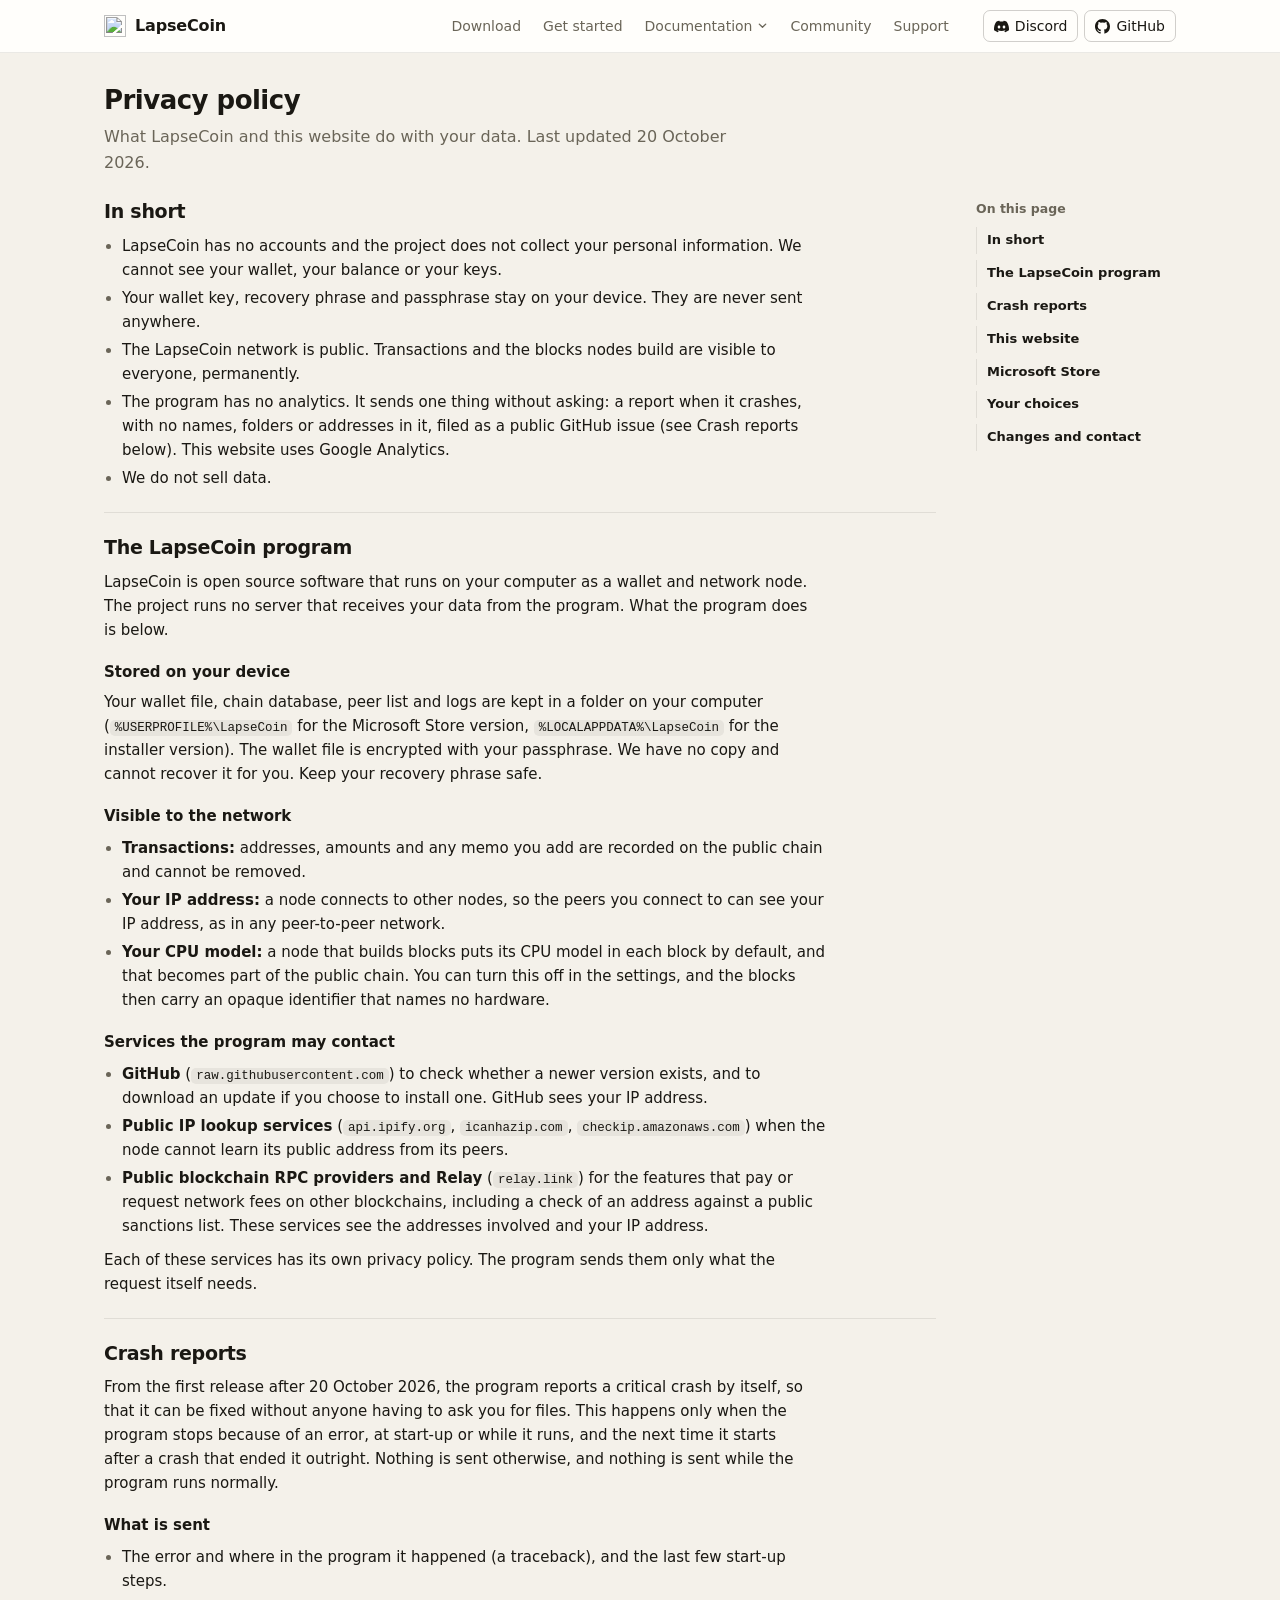
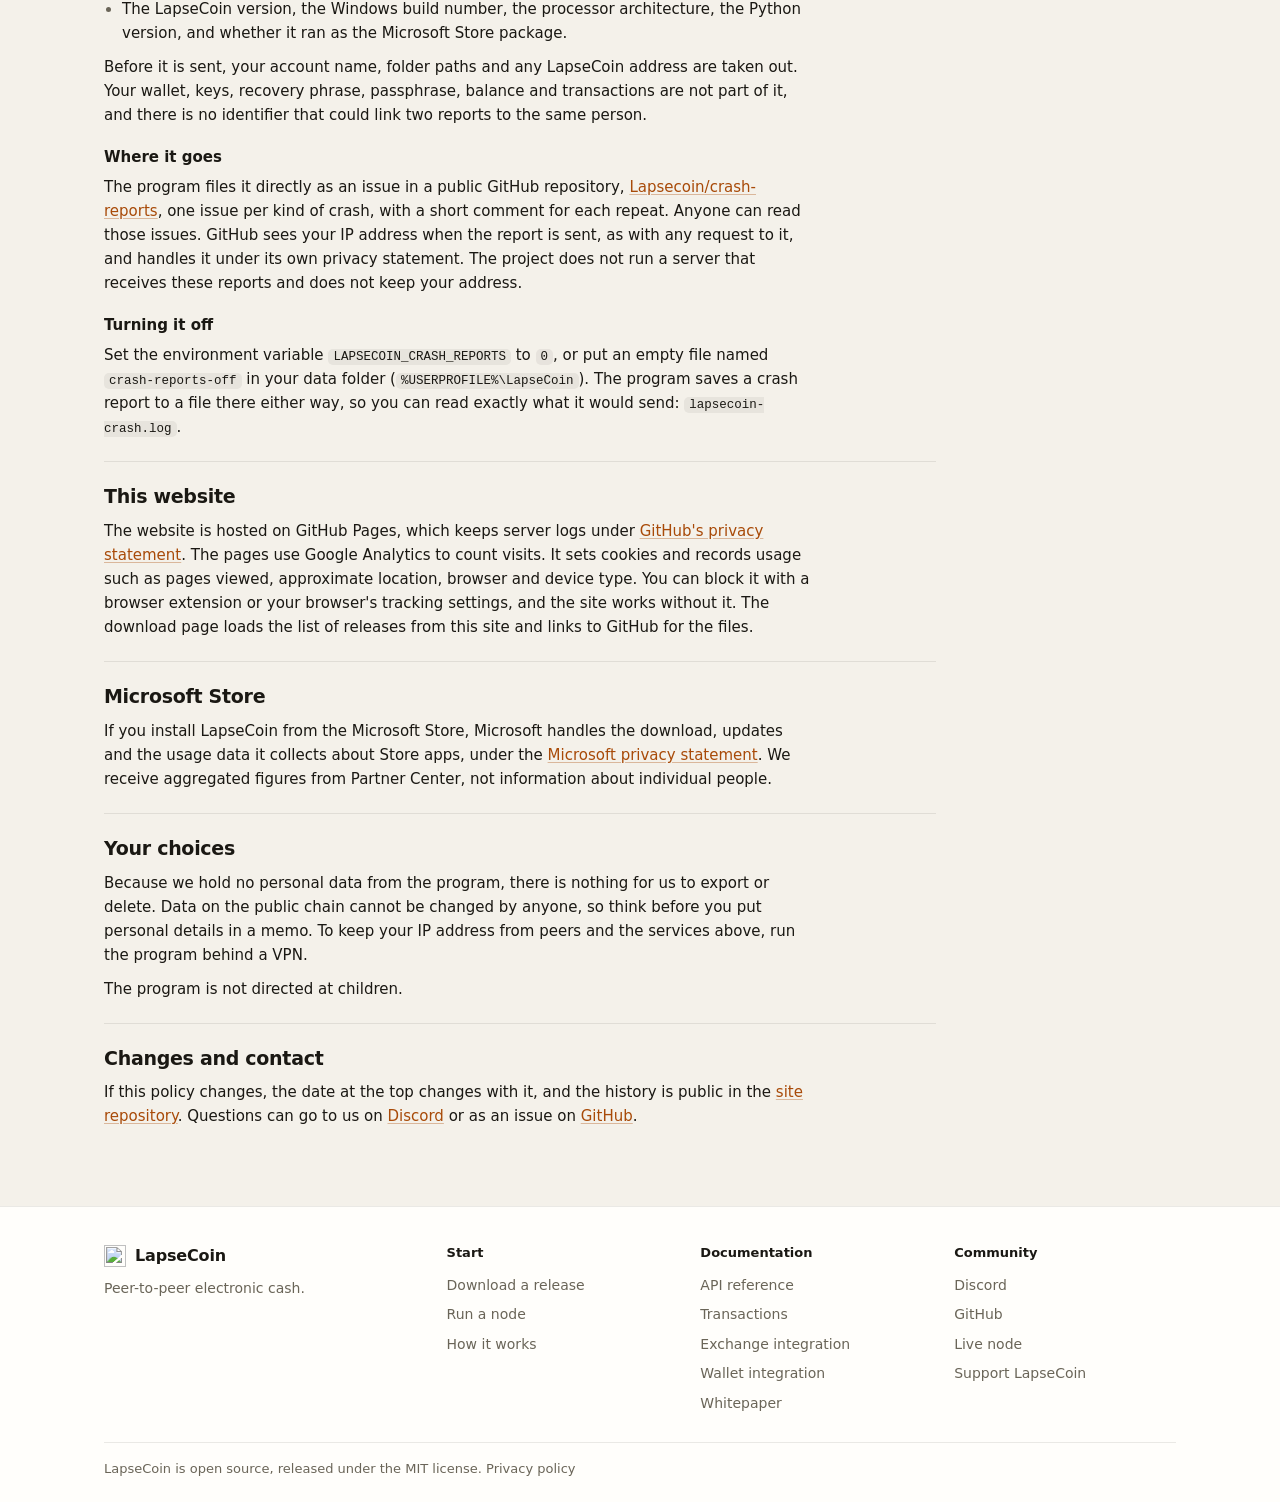
==== commit a70c0b46: "Privacy policy: crash reports are filed directly as GitHub issues No relay service any more. They ar" ====
--- a/privacy.html
+++ b/privacy.html
@@ -45,7 +45,7 @@
 <li>LapseCoin has no accounts and the project does not collect your personal information. We cannot see your wallet, your balance or your keys.</li>
 <li>Your wallet key, recovery phrase and passphrase stay on your device. They are never sent anywhere.</li>
 <li>The LapseCoin network is public. Transactions and the blocks nodes build are visible to everyone, permanently.</li>
-<li>The program has no analytics. It sends one thing without asking: a report when it crashes, with no names, folders or addresses in it (see Crash reports below). This website uses Google Analytics.</li>
+<li>The program has no analytics. It sends one thing without asking: a report when it crashes, with no names, folders or addresses in it, filed as a public GitHub issue (see Crash reports below). This website uses Google Analytics.</li>
 <li>We do not sell data.</li>
 </ul>
 </section>
@@ -78,7 +78,7 @@
 </ul>
 <p>Before it is sent, your account name, folder paths and any LapseCoin address are taken out. Your wallet, keys, recovery phrase, passphrase, balance and transactions are not part of it, and there is no identifier that could link two reports to the same person.</p>
 <h3>Where it goes</h3>
-<p>It goes to a small service run by the project, which turns it into a public issue on <a href="https://github.com/Lapsecoin/core/issues">GitHub</a>, one per kind of crash, with a short comment for each repeat. Anyone can read those issues. The service sees your IP address while it handles the request. It does not store it, and it keeps only a one-way hash of it for two days to limit abuse. The service runs on Cloudflare, which handles the connection under its own privacy policy.</p>
+<p>The program files it directly as an issue in a public GitHub repository, <a href="https://github.com/Lapsecoin/crash-reports">Lapsecoin/crash-reports</a>, one issue per kind of crash, with a short comment for each repeat. Anyone can read those issues. GitHub sees your IP address when the report is sent, as with any request to it, and handles it under its own privacy statement. The project does not run a server that receives these reports and does not keep your address.</p>
 <h3>Turning it off</h3>
 <p>Set the environment variable <code>LAPSECOIN_CRASH_REPORTS</code> to <code>0</code>, or put an empty file named <code>crash-reports-off</code> in your data folder (<code>%USERPROFILE%\LapseCoin</code>). The program saves a crash report to a file there either way, so you can read exactly what it would send: <code>lapsecoin-crash.log</code>.</p>
 </section>
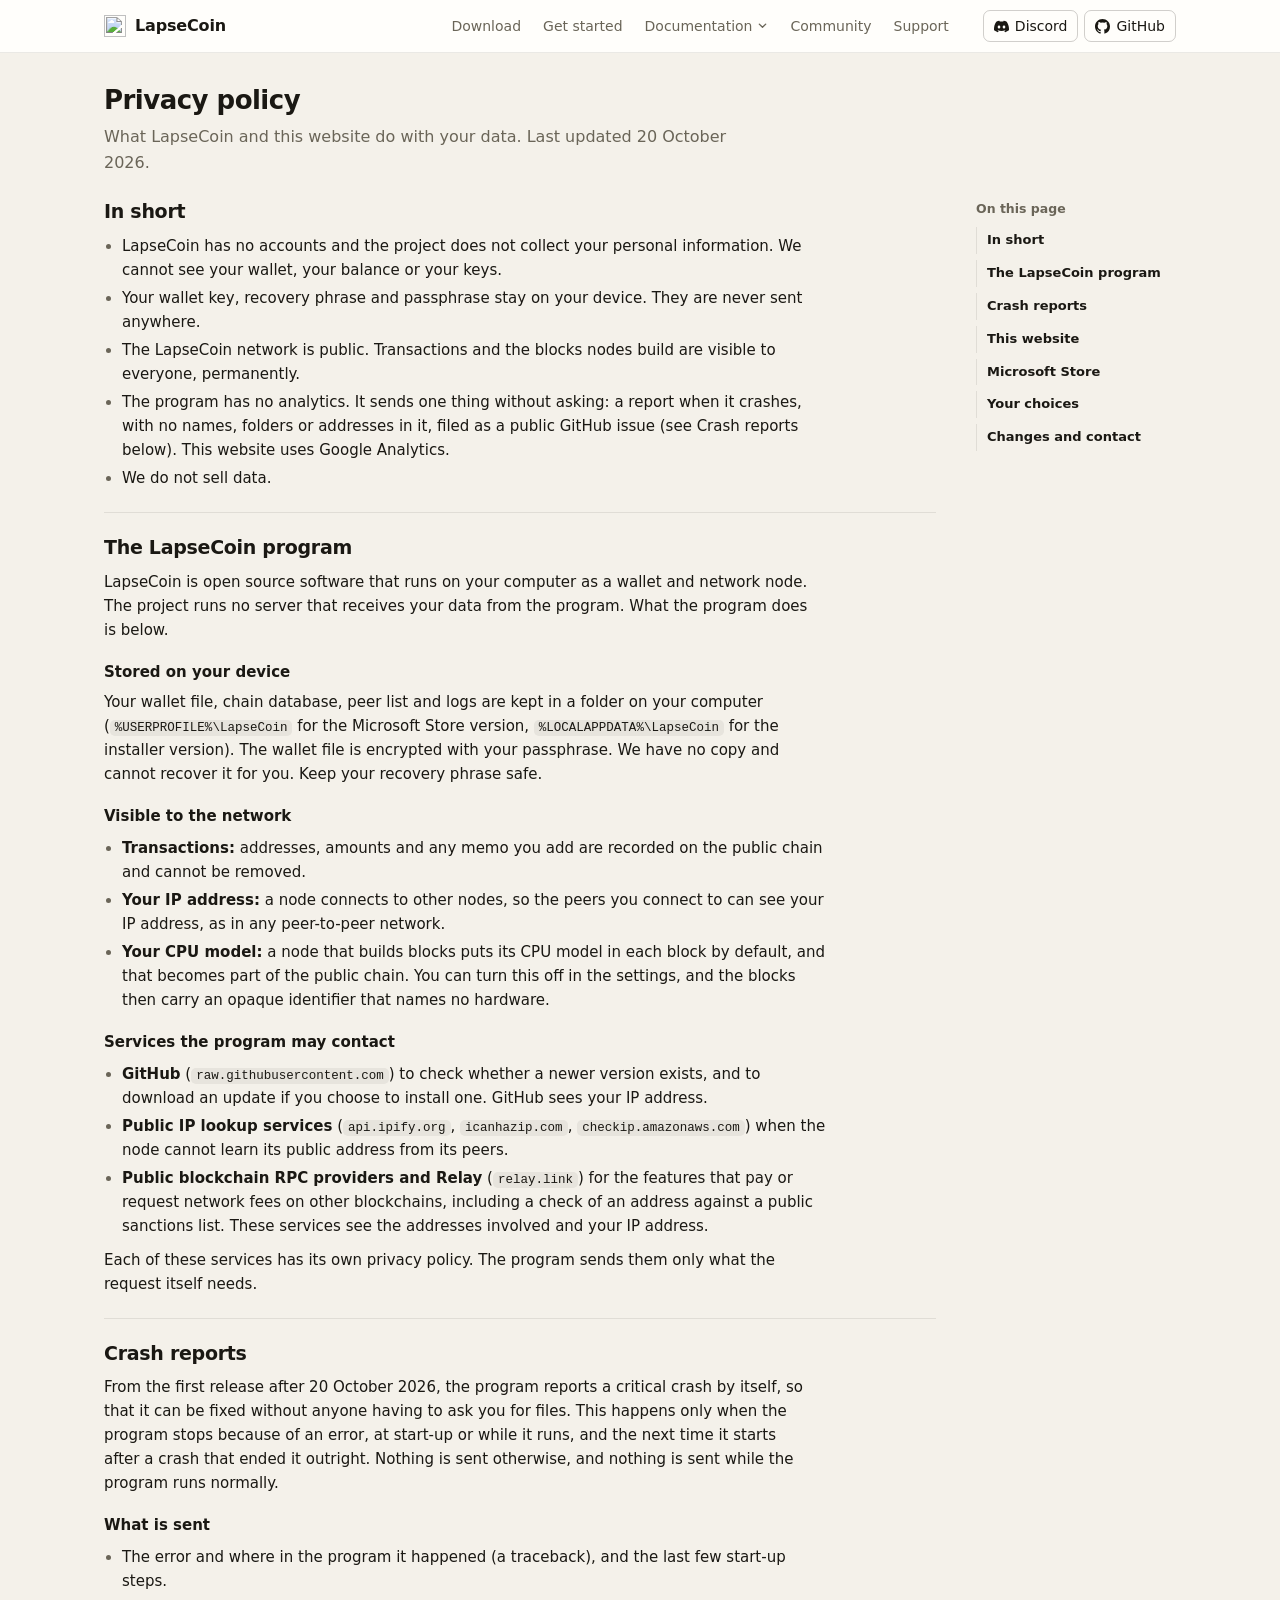
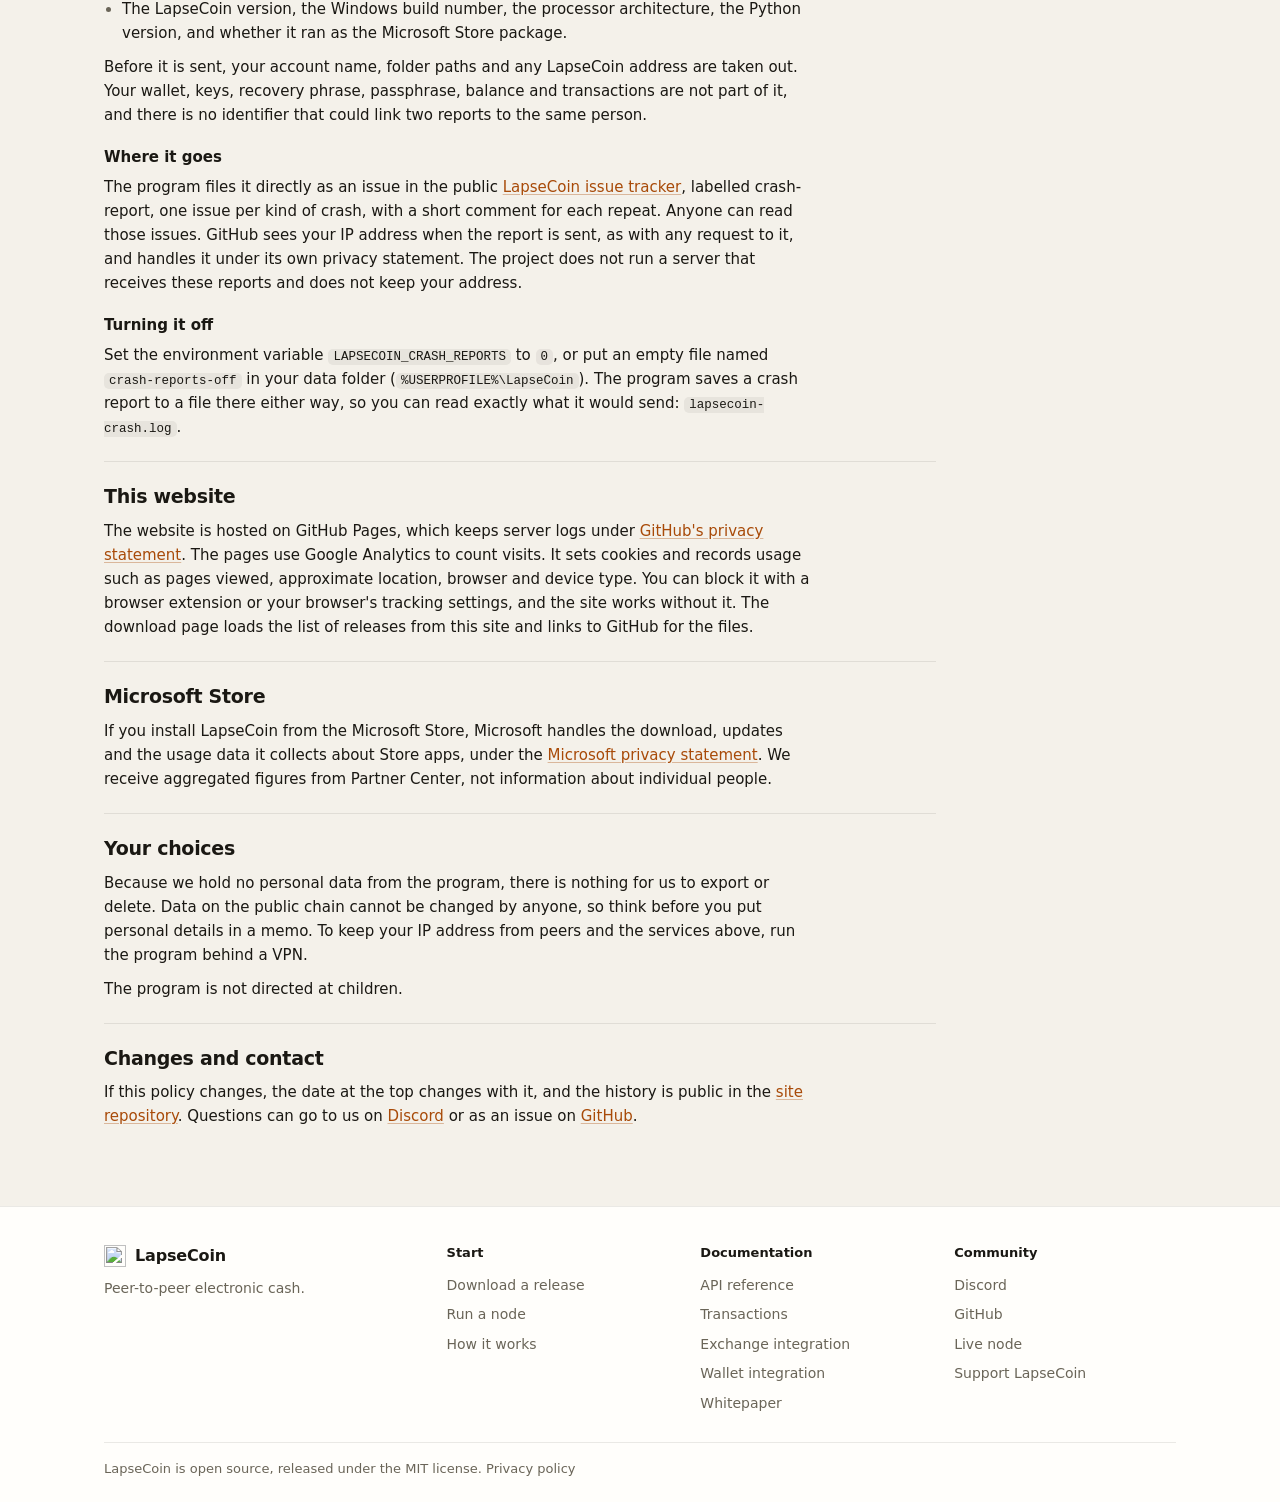
==== commit 671b74ed: "Privacy policy: crash reports go to the LapseCoin issue tracker, labelled crash-report" ====
--- a/privacy.html
+++ b/privacy.html
@@ -78,7 +78,7 @@
 </ul>
 <p>Before it is sent, your account name, folder paths and any LapseCoin address are taken out. Your wallet, keys, recovery phrase, passphrase, balance and transactions are not part of it, and there is no identifier that could link two reports to the same person.</p>
 <h3>Where it goes</h3>
-<p>The program files it directly as an issue in a public GitHub repository, <a href="https://github.com/Lapsecoin/crash-reports">Lapsecoin/crash-reports</a>, one issue per kind of crash, with a short comment for each repeat. Anyone can read those issues. GitHub sees your IP address when the report is sent, as with any request to it, and handles it under its own privacy statement. The project does not run a server that receives these reports and does not keep your address.</p>
+<p>The program files it directly as an issue in the public <a href="https://github.com/Lapsecoin/core/issues?q=label%3Acrash-report">LapseCoin issue tracker</a>, labelled crash-report, one issue per kind of crash, with a short comment for each repeat. Anyone can read those issues. GitHub sees your IP address when the report is sent, as with any request to it, and handles it under its own privacy statement. The project does not run a server that receives these reports and does not keep your address.</p>
 <h3>Turning it off</h3>
 <p>Set the environment variable <code>LAPSECOIN_CRASH_REPORTS</code> to <code>0</code>, or put an empty file named <code>crash-reports-off</code> in your data folder (<code>%USERPROFILE%\LapseCoin</code>). The program saves a crash report to a file there either way, so you can read exactly what it would send: <code>lapsecoin-crash.log</code>.</p>
 </section>
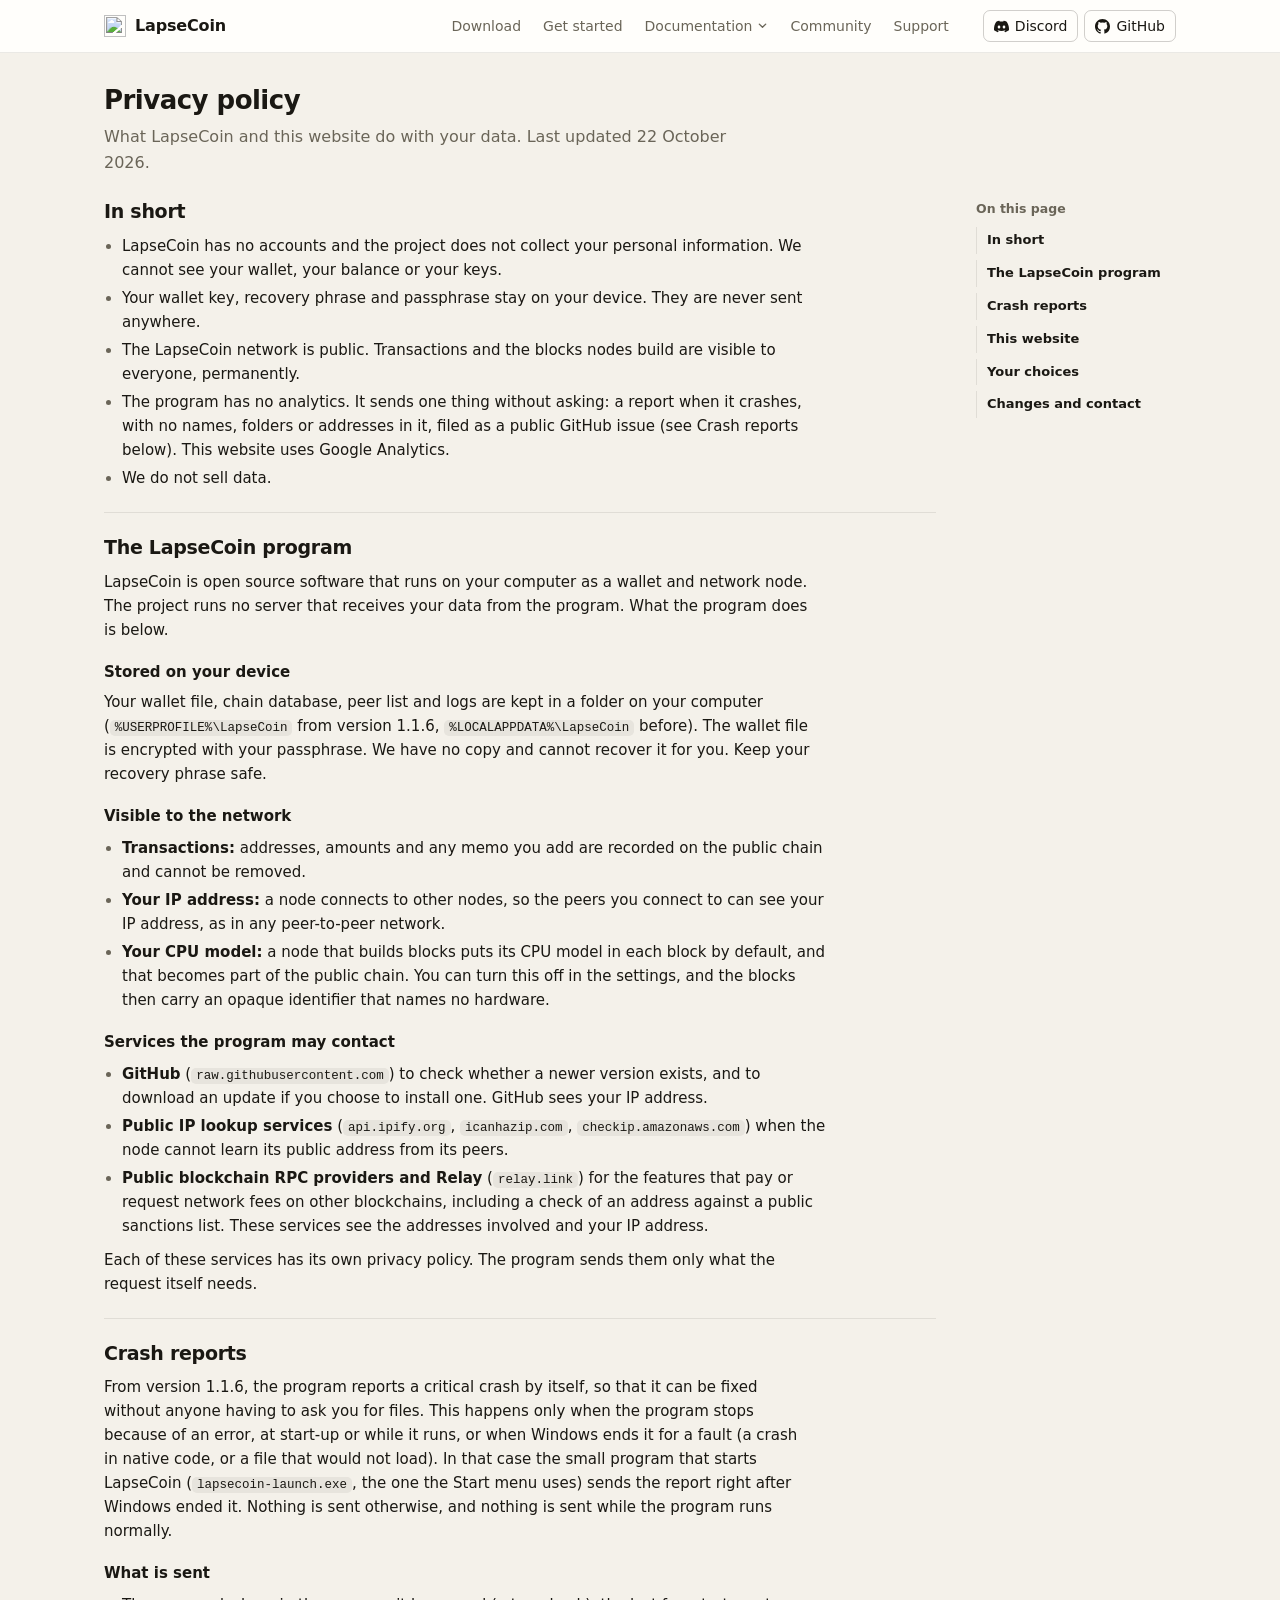
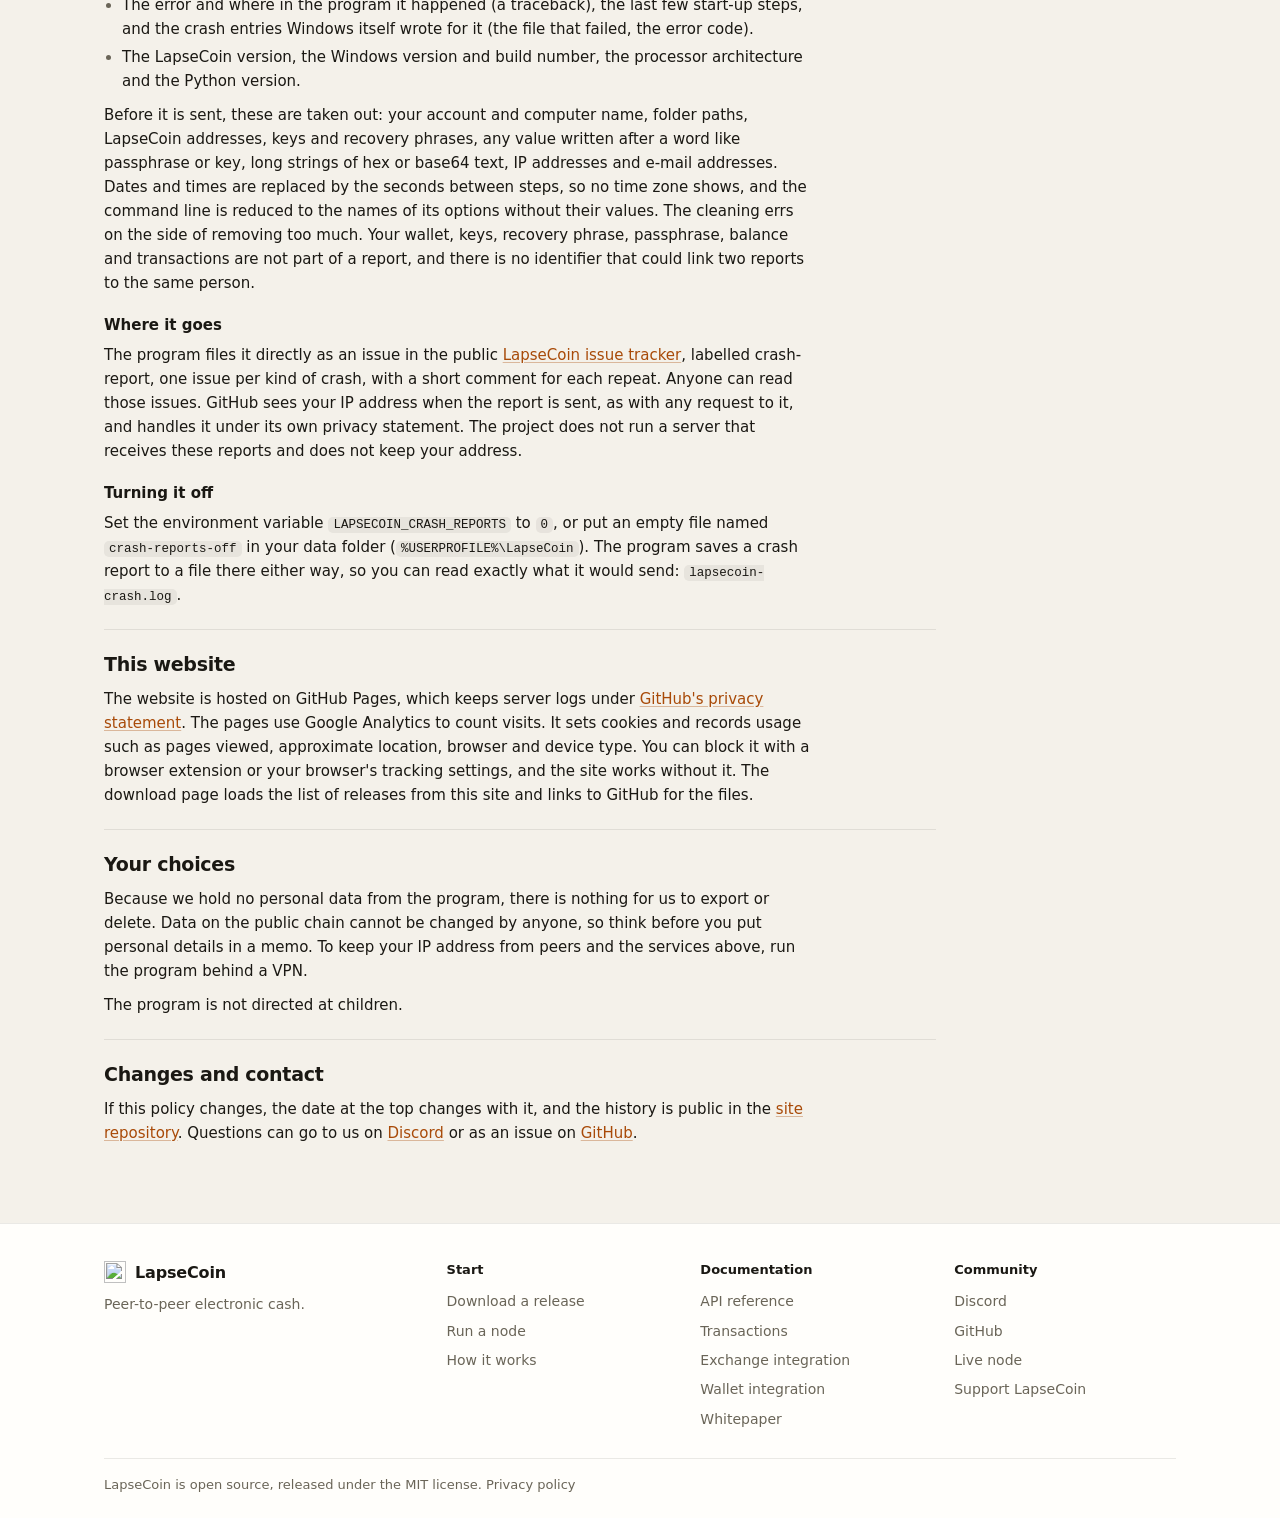
==== commit c6676f12: "Remove the Microsoft Store button and policy text; describe crash reports as they now work" ====
--- a/privacy.html
+++ b/privacy.html
@@ -37,7 +37,7 @@
 <div class="ext"><a href="https://discord.gg/FP2d8JmK6r"><svg viewBox="0 0 16 16" aria-hidden="true"><path d="M13.545 2.907a13.2 13.2 0 0 0-3.257-1.011.05.05 0 0 0-.052.025c-.141.25-.297.577-.406.833a12.2 12.2 0 0 0-3.658 0 8 8 0 0 0-.412-.833.05.05 0 0 0-.052-.025c-1.125.194-2.22.534-3.257 1.011a.04.04 0 0 0-.021.018C.356 6.024-.213 9.047.066 12.032q.003.022.021.037a13.3 13.3 0 0 0 3.995 2.02.05.05 0 0 0 .056-.019q.463-.63.818-1.329a.05.05 0 0 0-.01-.059.05.05 0 0 0-.018-.011 8.9 8.9 0 0 1-1.248-.595.05.05 0 0 1-.02-.066.05.05 0 0 1 .015-.019q.127-.095.248-.195a.05.05 0 0 1 .051-.007c2.619 1.196 5.454 1.196 8.041 0a.05.05 0 0 1 .053.007q.121.1.248.195a.05.05 0 0 1-.004.085 8 8 0 0 1-1.249.594.05.05 0 0 0-.03.03.05.05 0 0 0 .003.041c.24.465.515.909.817 1.329a.05.05 0 0 0 .056.019 13.2 13.2 0 0 0 4.001-2.02.05.05 0 0 0 .021-.037c.334-3.451-.559-6.449-2.366-9.106a.03.03 0 0 0-.02-.019m-8.198 7.307c-.789 0-1.438-.724-1.438-1.612s.637-1.613 1.438-1.613c.807 0 1.45.73 1.438 1.613 0 .888-.637 1.612-1.438 1.612m5.316 0c-.788 0-1.438-.724-1.438-1.612s.637-1.613 1.438-1.613c.807 0 1.451.73 1.438 1.613 0 .888-.631 1.612-1.438 1.612"/></svg><span>Discord</span></a><a href="https://github.com/Lapsecoin/core"><svg viewBox="0 0 16 16" aria-hidden="true"><path d="M8 0C3.58 0 0 3.58 0 8c0 3.54 2.29 6.53 5.47 7.59.4.07.55-.17.55-.38 0-.19-.01-.82-.01-1.49-2.01.37-2.53-.49-2.69-.94-.09-.23-.48-.94-.82-1.13-.28-.15-.68-.52-.01-.53.63-.01 1.08.58 1.23.82.72 1.21 1.87.87 2.33.66.07-.52.28-.87.51-1.07-1.78-.2-3.64-.89-3.64-3.95 0-.87.31-1.59.82-2.15-.08-.2-.36-1.02.08-2.12 0 0 .67-.21 2.2.82a7.6 7.6 0 0 1 4 0c1.53-1.04 2.2-.82 2.2-.82.44 1.1.16 1.92.08 2.12.51.56.82 1.27.82 2.15 0 3.07-1.87 3.75-3.65 3.95.29.25.54.73.54 1.48 0 1.07-.01 1.93-.01 2.2 0 .21.15.46.55.38A8.01 8.01 0 0 0 16 8c0-4.42-3.58-8-8-8z"/></svg><span>GitHub</span></a></div>
 </div></header>
 <main><div class="wrap">
-<div class="page-head"><h1>Privacy policy</h1><p>What LapseCoin and this website do with your data. Last updated 20 October 2026.</p></div>
+<div class="page-head"><h1>Privacy policy</h1><p>What LapseCoin and this website do with your data. Last updated 22 October 2026.</p></div>
 <div class="doc"><div class="prose">
 <section id="summary">
 <h2>In short</h2>
@@ -53,7 +53,7 @@
 <h2>The LapseCoin program</h2>
 <p>LapseCoin is open source software that runs on your computer as a wallet and network node. The project runs no server that receives your data from the program. What the program does is below.</p>
 <h3>Stored on your device</h3>
-<p>Your wallet file, chain database, peer list and logs are kept in a folder on your computer (<code>%USERPROFILE%\LapseCoin</code> for the Microsoft Store version, <code>%LOCALAPPDATA%\LapseCoin</code> for the installer version). The wallet file is encrypted with your passphrase. We have no copy and cannot recover it for you. Keep your recovery phrase safe.</p>
+<p>Your wallet file, chain database, peer list and logs are kept in a folder on your computer (<code>%USERPROFILE%\LapseCoin</code> from version 1.1.6, <code>%LOCALAPPDATA%\LapseCoin</code> before). The wallet file is encrypted with your passphrase. We have no copy and cannot recover it for you. Keep your recovery phrase safe.</p>
 <h3>Visible to the network</h3>
 <ul>
 <li><strong>Transactions:</strong> addresses, amounts and any memo you add are recorded on the public chain and cannot be removed.</li>
@@ -70,13 +70,13 @@
 </section>
 <section id="crashes">
 <h2>Crash reports</h2>
-<p>From the first release after 20 October 2026, the program reports a critical crash by itself, so that it can be fixed without anyone having to ask you for files. This happens only when the program stops because of an error, at start-up or while it runs, and the next time it starts after a crash that ended it outright. Nothing is sent otherwise, and nothing is sent while the program runs normally.</p>
+<p>From version 1.1.6, the program reports a critical crash by itself, so that it can be fixed without anyone having to ask you for files. This happens only when the program stops because of an error, at start-up or while it runs, or when Windows ends it for a fault (a crash in native code, or a file that would not load). In that case the small program that starts LapseCoin (<code>lapsecoin-launch.exe</code>, the one the Start menu uses) sends the report right after Windows ended it. Nothing is sent otherwise, and nothing is sent while the program runs normally.</p>
 <h3>What is sent</h3>
 <ul>
-<li>The error and where in the program it happened (a traceback), and the last few start-up steps.</li>
-<li>The LapseCoin version, the Windows build number, the processor architecture, the Python version, and whether it ran as the Microsoft Store package.</li>
+<li>The error and where in the program it happened (a traceback), the last few start-up steps, and the crash entries Windows itself wrote for it (the file that failed, the error code).</li>
+<li>The LapseCoin version, the Windows version and build number, the processor architecture and the Python version.</li>
 </ul>
-<p>Before it is sent, your account name, folder paths and any LapseCoin address are taken out. Your wallet, keys, recovery phrase, passphrase, balance and transactions are not part of it, and there is no identifier that could link two reports to the same person.</p>
+<p>Before it is sent, these are taken out: your account and computer name, folder paths, LapseCoin addresses, keys and recovery phrases, any value written after a word like passphrase or key, long strings of hex or base64 text, IP addresses and e-mail addresses. Dates and times are replaced by the seconds between steps, so no time zone shows, and the command line is reduced to the names of its options without their values. The cleaning errs on the side of removing too much. Your wallet, keys, recovery phrase, passphrase, balance and transactions are not part of a report, and there is no identifier that could link two reports to the same person.</p>
 <h3>Where it goes</h3>
 <p>The program files it directly as an issue in the public <a href="https://github.com/Lapsecoin/core/issues?q=label%3Acrash-report">LapseCoin issue tracker</a>, labelled crash-report, one issue per kind of crash, with a short comment for each repeat. Anyone can read those issues. GitHub sees your IP address when the report is sent, as with any request to it, and handles it under its own privacy statement. The project does not run a server that receives these reports and does not keep your address.</p>
 <h3>Turning it off</h3>
@@ -85,10 +85,6 @@
 <section id="website">
 <h2>This website</h2>
 <p>The website is hosted on GitHub Pages, which keeps server logs under <a href="https://docs.github.com/en/site-policy/privacy-policies/github-general-privacy-statement">GitHub's privacy statement</a>. The pages use Google Analytics to count visits. It sets cookies and records usage such as pages viewed, approximate location, browser and device type. You can block it with a browser extension or your browser's tracking settings, and the site works without it. The download page loads the list of releases from this site and links to GitHub for the files.</p>
-</section>
-<section id="store">
-<h2>Microsoft Store</h2>
-<p>If you install LapseCoin from the Microsoft Store, Microsoft handles the download, updates and the usage data it collects about Store apps, under the <a href="https://www.microsoft.com/privacy/privacystatement">Microsoft privacy statement</a>. We receive aggregated figures from Partner Center, not information about individual people.</p>
 </section>
 <section id="rights">
 <h2>Your choices</h2>
@@ -99,7 +95,7 @@
 <h2>Changes and contact</h2>
 <p>If this policy changes, the date at the top changes with it, and the history is public in the <a href="https://github.com/Lapsecoin/lapsecoin.github.io">site repository</a>. Questions can go to us on <a href="https://discord.gg/FP2d8JmK6r">Discord</a> or as an issue on <a href="https://github.com/Lapsecoin/core/issues">GitHub</a>.</p>
 </section>
-</div><aside class="toc" aria-label="On this page"><b>On this page</b><a href="#summary">In short</a><a href="#app">The LapseCoin program</a><a href="#crashes">Crash reports</a><a href="#website">This website</a><a href="#store">Microsoft Store</a><a href="#rights">Your choices</a><a href="#changes">Changes and contact</a></aside>
+</div><aside class="toc" aria-label="On this page"><b>On this page</b><a href="#summary">In short</a><a href="#app">The LapseCoin program</a><a href="#crashes">Crash reports</a><a href="#website">This website</a><a href="#rights">Your choices</a><a href="#changes">Changes and contact</a></aside>
 </div>
 </div></main>
 <footer><div class="wrap">
